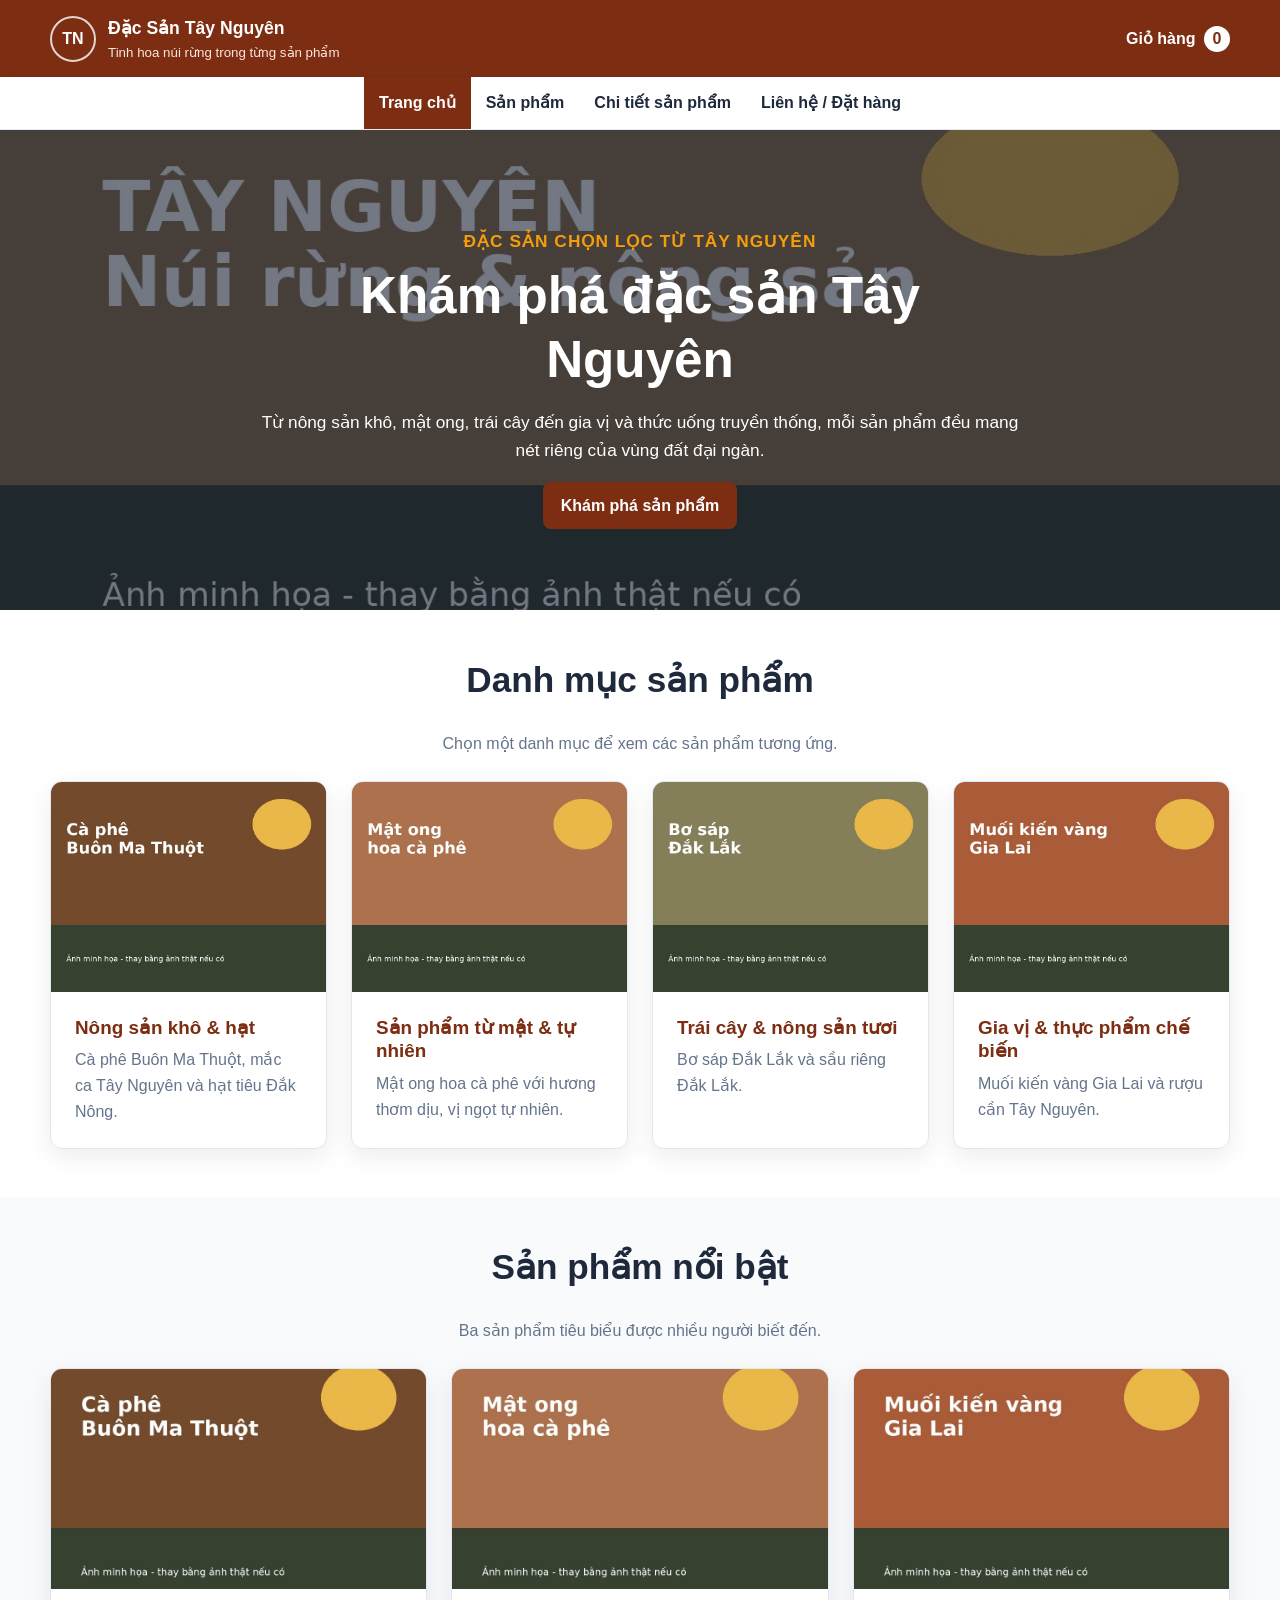
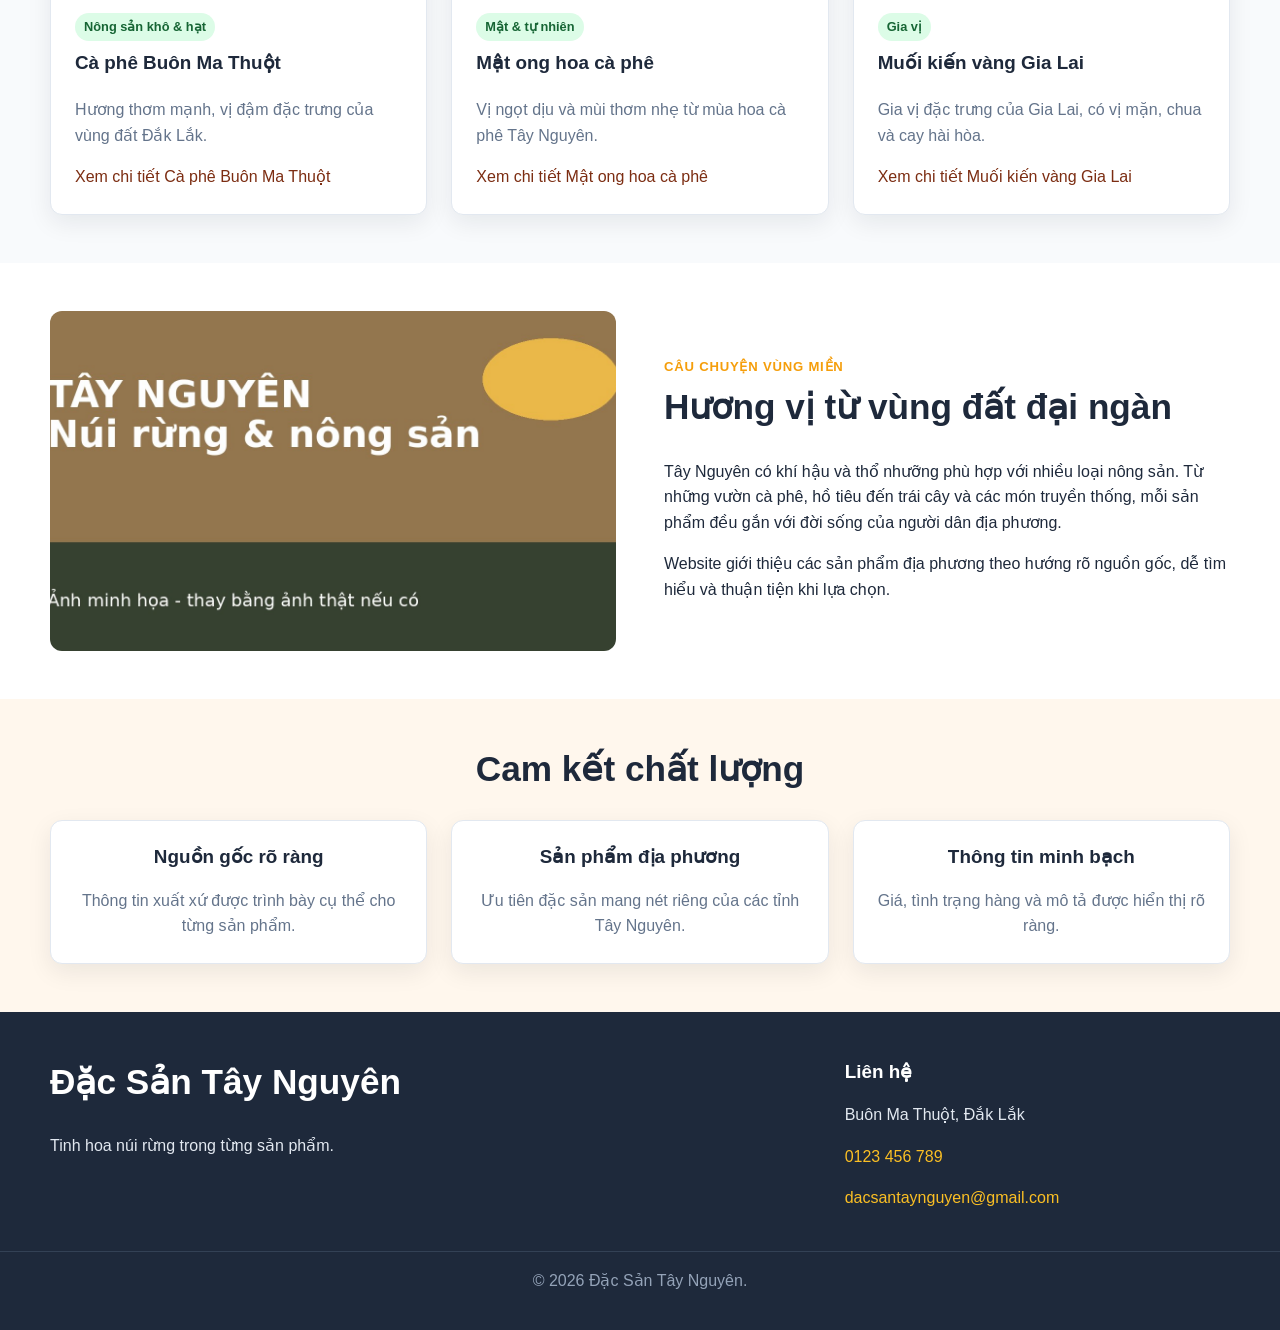
==== index.html @ 28901345 "Hoan thien chuong 2 va chuong 3" ====
<!DOCTYPE html>
<html lang="vi">
<head>
  <meta charset="UTF-8">
  <meta name="viewport" content="width=device-width, initial-scale=1.0">
  <title>Đặc Sản Tây Nguyên - Trang chủ</title>
  <meta name="description" content="Khám phá đặc sản Tây Nguyên: cà phê Buôn Ma Thuột, mắc ca, tiêu Đắk Nông, mật ong hoa cà phê, bơ sáp, sầu riêng, muối kiến vàng và rượu cần.">
  <link rel="stylesheet" href="css/style.css">
</head>
<body>
<header class="site-header">
  <div class="container header-content">
    <a class="brand" href="index.html" aria-label="Đặc Sản Tây Nguyên - Trang chủ">
      <span class="brand-mark" aria-hidden="true">TN</span>
      <span><strong>Đặc Sản Tây Nguyên</strong><small>Tinh hoa núi rừng trong từng sản phẩm</small></span>
    </a>
    <a class="cart-link" href="contact.html#order-form">Giỏ hàng <span id="cart-count" class="cart-count">0</span></a>
  </div>
</header>
<nav class="main-nav" aria-label="Điều hướng chính">
  <div class="container">
    <ul>
      <li><a href="index.html" aria-current="page">Trang chủ</a></li>
      <li><a href="products.html">Sản phẩm</a></li>
      <li><a href="product-detail.html?id=1">Chi tiết sản phẩm</a></li>
      <li><a href="contact.html">Liên hệ / Đặt hàng</a></li>
    </ul>
  </div>
</nav>
<main>
  <section class="hero">
    <div class="container hero-content">
      <p class="eyebrow">Đặc sản chọn lọc từ Tây Nguyên</p>
      <h1>Khám phá đặc sản Tây Nguyên</h1>
      <p>Từ nông sản khô, mật ong, trái cây đến gia vị và thức uống truyền thống, mỗi sản phẩm đều mang nét riêng của vùng đất đại ngàn.</p>
      <a class="btn" href="products.html">Khám phá sản phẩm</a>
    </div>
  </section>

  <section class="section categories" aria-labelledby="category-title">
    <div class="container">
      <h2 id="category-title">Danh mục sản phẩm</h2>
      <p class="section-description">Chọn một danh mục để xem các sản phẩm tương ứng.</p>
      <div class="category-grid">
        <a class="category-card" href="products.html?category=nong-san-kho">
          <img src="images/ca-phe-buon-ma-thuot.jpg" alt="Nông sản khô và hạt Tây Nguyên">
          <div class="category-content"><h3>Nông sản khô &amp; hạt</h3><p>Cà phê Buôn Ma Thuột, mắc ca Tây Nguyên và hạt tiêu Đắk Nông.</p></div>
        </a>
        <a class="category-card" href="products.html?category=mat-tu-nhien">
          <img src="images/mat-ong-hoa-ca-phe.jpg" alt="Mật ong hoa cà phê Tây Nguyên">
          <div class="category-content"><h3>Sản phẩm từ mật &amp; tự nhiên</h3><p>Mật ong hoa cà phê với hương thơm dịu, vị ngọt tự nhiên.</p></div>
        </a>
        <a class="category-card" href="products.html?category=trai-cay">
          <img src="images/bo-sap-dak-lak.jpg" alt="Trái cây và nông sản tươi Tây Nguyên">
          <div class="category-content"><h3>Trái cây &amp; nông sản tươi</h3><p>Bơ sáp Đắk Lắk và sầu riêng Đắk Lắk.</p></div>
        </a>
        <a class="category-card" href="products.html?category=gia-vi">
          <img src="images/muoi-kien-vang.jpg" alt="Gia vị và thực phẩm chế biến Tây Nguyên">
          <div class="category-content"><h3>Gia vị &amp; thực phẩm chế biến</h3><p>Muối kiến vàng Gia Lai và rượu cần Tây Nguyên.</p></div>
        </a>
      </div>
    </div>
  </section>

  <section class="section featured-products" aria-labelledby="featured-title">
    <div class="container">
      <h2 id="featured-title">Sản phẩm nổi bật</h2>
      <p class="section-description">Ba sản phẩm tiêu biểu được nhiều người biết đến.</p>
      <div class="product-grid featured-grid">
        <article class="product-card"><img src="images/ca-phe-buon-ma-thuot.jpg" alt="Cà phê Buôn Ma Thuột"><div class="product-content"><span class="badge">Nông sản khô &amp; hạt</span><h3>Cà phê Buôn Ma Thuột</h3><p>Hương thơm mạnh, vị đậm đặc trưng của vùng đất Đắk Lắk.</p><a href="product-detail.html?id=1">Xem chi tiết Cà phê Buôn Ma Thuột</a></div></article>
        <article class="product-card"><img src="images/mat-ong-hoa-ca-phe.jpg" alt="Mật ong hoa cà phê"><div class="product-content"><span class="badge">Mật &amp; tự nhiên</span><h3>Mật ong hoa cà phê</h3><p>Vị ngọt dịu và mùi thơm nhẹ từ mùa hoa cà phê Tây Nguyên.</p><a href="product-detail.html?id=4">Xem chi tiết Mật ong hoa cà phê</a></div></article>
        <article class="product-card"><img src="images/muoi-kien-vang.jpg" alt="Muối kiến vàng Gia Lai"><div class="product-content"><span class="badge">Gia vị</span><h3>Muối kiến vàng Gia Lai</h3><p>Gia vị đặc trưng của Gia Lai, có vị mặn, chua và cay hài hòa.</p><a href="product-detail.html?id=7">Xem chi tiết Muối kiến vàng Gia Lai</a></div></article>
      </div>
    </div>
  </section>

  <section class="section story" aria-labelledby="story-title">
    <div class="container story-layout">
      <img src="images/cau-chuyen-tay-nguyen.jpg" alt="Không gian núi rừng và nông sản Tây Nguyên">
      <div><p class="eyebrow">Câu chuyện vùng miền</p><h2 id="story-title">Hương vị từ vùng đất đại ngàn</h2><p>Tây Nguyên có khí hậu và thổ nhưỡng phù hợp với nhiều loại nông sản. Từ những vườn cà phê, hồ tiêu đến trái cây và các món truyền thống, mỗi sản phẩm đều gắn với đời sống của người dân địa phương.</p><p>Website giới thiệu các sản phẩm địa phương theo hướng rõ nguồn gốc, dễ tìm hiểu và thuận tiện khi lựa chọn.</p></div>
    </div>
  </section>

  <section class="section commitment" aria-labelledby="commitment-title">
    <div class="container">
      <h2 id="commitment-title">Cam kết chất lượng</h2>
      <div class="commitment-list">
        <article><h3>Nguồn gốc rõ ràng</h3><p>Thông tin xuất xứ được trình bày cụ thể cho từng sản phẩm.</p></article>
        <article><h3>Sản phẩm địa phương</h3><p>Ưu tiên đặc sản mang nét riêng của các tỉnh Tây Nguyên.</p></article>
        <article><h3>Thông tin minh bạch</h3><p>Giá, tình trạng hàng và mô tả được hiển thị rõ ràng.</p></article>
      </div>
    </div>
  </section>
</main>
<footer class="site-footer">
  <div class="container footer-grid">
    <div><h2>Đặc Sản Tây Nguyên</h2><p>Tinh hoa núi rừng trong từng sản phẩm.</p></div>
    <div><h3>Liên hệ</h3><p>Buôn Ma Thuột, Đắk Lắk</p><p><a href="tel:0123456789">0123 456 789</a></p><p><a href="mailto:dacsantaynguyen@gmail.com">dacsantaynguyen@gmail.com</a></p></div>
  </div>
  <p class="copyright">&copy; 2026 Đặc Sản Tây Nguyên.</p>
</footer>
<script src="js/main.js"></script>
</body>
</html>
---- css/style.css ----
:root {
  --color-primary: #7c2d12;
  --color-secondary: #16a34a;
  --color-background: #f8fafc;
  --color-surface: #ffffff;
  --color-text: #1e293b;
  --color-muted: #64748b;
  --color-border: #e2e8f0;
  --radius-md: 8px;
  --radius-lg: 12px;
  --space-sm: 8px;
  --space-md: 16px;
  --space-lg: 24px;
  --space-xl: 48px;
  --shadow: 0 8px 24px rgba(15, 23, 42, .08);
}
*,*::before,*::after{box-sizing:border-box}
html{scroll-behavior:smooth}
body{margin:0;font-family:Arial,Helvetica,sans-serif;background:var(--color-background);color:var(--color-text);line-height:1.6}
img{display:block;max-width:100%;height:auto}
a{color:var(--color-primary);text-decoration:none}a:hover{text-decoration:underline}
a:focus-visible,button:focus-visible,input:focus-visible,select:focus-visible,textarea:focus-visible{outline:3px solid #f59e0b;outline-offset:3px}
h1,h2,h3{line-height:1.25;margin-top:0}h1{font-size:clamp(2rem,6vw,3.2rem)}h2{font-size:clamp(1.55rem,4vw,2.2rem)}h3{font-size:1.18rem}
.container{width:min(100% - 32px,1180px);margin-inline:auto}.section{padding:var(--space-xl) 0}.section-description{max-width:720px;margin:0 auto var(--space-lg);text-align:center;color:var(--color-muted)}
.site-header{background:var(--color-primary);color:#fff;padding:14px 0}.header-content{display:flex;align-items:center;justify-content:space-between;gap:var(--space-md)}.brand{display:flex;align-items:center;gap:12px;color:#fff}.brand:hover{text-decoration:none}.brand-mark{display:grid;place-items:center;width:46px;height:46px;border:2px solid rgba(255,255,255,.8);border-radius:50%;font-weight:800}.brand strong{display:block;font-size:1.1rem}.brand small{display:block;color:#fde7dc}.cart-link{white-space:nowrap;color:#fff;font-weight:700}.cart-count{display:inline-grid;place-items:center;min-width:26px;height:26px;padding:0 7px;margin-left:4px;border-radius:999px;background:#fff;color:var(--color-primary)}
.main-nav{background:#fff;border-bottom:1px solid var(--color-border);box-shadow:0 2px 10px rgba(15,23,42,.05)}.main-nav ul{list-style:none;margin:0;padding:0;display:flex;flex-direction:column}.main-nav a{display:block;padding:13px 15px;text-align:center;color:var(--color-text);font-weight:700;transition:background-color .2s ease,color .2s ease}.main-nav a:hover,.main-nav a[aria-current="page"]{background:var(--color-primary);color:#fff;text-decoration:none}
.hero{min-height:480px;display:flex;align-items:center;background:linear-gradient(rgba(15,23,42,.58),rgba(15,23,42,.58)),url("../images/cau-chuyen-tay-nguyen.jpg") center/cover no-repeat;color:#fff}.hero-content{max-width:760px;text-align:center;padding:var(--space-xl) 0;animation:heroFade .7s ease-out}.hero h1{color:#fff;margin-bottom:var(--space-md)}.hero p{font-size:1.08rem}.eyebrow{margin-bottom:8px;color:#f59e0b;font-weight:800;text-transform:uppercase;letter-spacing:.06em;font-size:.82rem}
.btn,button{display:inline-flex;align-items:center;justify-content:center;border:0;border-radius:var(--radius-md);padding:11px 18px;background:var(--color-primary);color:#fff;font:inherit;font-weight:700;cursor:pointer;transition:background-color .2s ease,transform .2s ease,box-shadow .2s ease}.btn:hover,button:hover{background:#5f210d;color:#fff;text-decoration:none;transform:translateY(-2px);box-shadow:0 8px 16px rgba(0,0,0,.14)}.btn-secondary{background:var(--color-secondary)}.btn-secondary:hover{background:#15803d}.btn-small{padding:9px 12px;font-size:.92rem}button:disabled{opacity:.55;cursor:not-allowed;transform:none}
.categories,.story{background:#fff}.category-grid,.product-grid,.commitment-list{display:grid;grid-template-columns:1fr;gap:var(--space-lg)}.category-card,.product-card,.commitment-list article,.contact-form,.contact-info,.order-form{background:var(--color-surface);border:1px solid var(--color-border);border-radius:var(--radius-lg);box-shadow:var(--shadow)}.category-card,.product-card{overflow:hidden;transition:transform .22s ease,box-shadow .22s ease,border-color .22s ease}.category-card:hover,.category-card:focus-visible,.product-card:hover,.product-card:focus-within{transform:translateY(-5px);box-shadow:0 14px 30px rgba(15,23,42,.14);border-color:#cbd5e1;text-decoration:none}.category-card img{width:100%;height:210px;object-fit:cover}.category-content{padding:var(--space-lg)}.category-content h3{color:var(--color-primary);margin-bottom:8px}.category-content p{margin:0;color:var(--color-muted)}
.featured-products{background:var(--color-background)}.featured-products h2,.categories h2,.commitment h2{text-align:center}.product-card{display:flex;flex-direction:column}.product-card img{width:100%;height:220px;object-fit:cover}.product-content{display:flex;flex-direction:column;flex:1;padding:var(--space-lg)}.product-content h3{margin:10px 0 6px}.product-content p{color:var(--color-muted)}.product-content .price{color:var(--color-primary);font-size:1.2rem;font-weight:800}.badge{display:inline-block;width:fit-content;padding:4px 9px;border-radius:999px;background:#dcfce7;color:#166534;font-size:.8rem;font-weight:800}.stock{font-size:.92rem}.card-actions{display:flex;flex-wrap:wrap;align-items:center;gap:10px;margin-top:auto}.text-link{font-weight:700}
.story-layout{display:grid;grid-template-columns:1fr;gap:var(--space-xl);align-items:center}.story-layout img{width:100%;height:340px;object-fit:cover;border-radius:var(--radius-lg)}.commitment{background:#fff7ed}.commitment-list article{padding:var(--space-lg);text-align:center}.commitment-list p{margin-bottom:0;color:var(--color-muted)}
.page-heading{margin-bottom:var(--space-lg)}.page-heading h1{margin-bottom:8px}.page-heading p:last-child{color:var(--color-muted);max-width:760px}.products-layout{display:grid;grid-template-columns:1fr;gap:var(--space-lg)}.filters{background:#fff;border:1px solid var(--color-border);border-radius:var(--radius-lg);padding:var(--space-lg);height:fit-content;box-shadow:var(--shadow)}.filters h2{font-size:1.25rem}.empty-message{padding:var(--space-lg);border:1px dashed var(--color-border);border-radius:var(--radius-md);background:#fff;color:var(--color-muted)}
.form-group{display:flex;flex-direction:column;gap:6px;margin-bottom:var(--space-md)}label{font-weight:700}.form-group small{color:var(--color-muted)}input,select,textarea{width:100%;padding:11px 12px;border:1px solid var(--color-border);border-radius:var(--radius-md);background:#fff;color:var(--color-text);font:inherit;transition:border-color .2s ease,box-shadow .2s ease}input:focus,select:focus,textarea:focus{border-color:var(--color-secondary);box-shadow:0 0 0 3px rgba(22,163,74,.14)}textarea{resize:vertical}.form-message{min-height:1.5em;font-weight:700}.form-message.error{color:#b91c1c}.form-message.success{color:#15803d}
.detail-layout{display:grid;grid-template-columns:1fr;gap:var(--space-xl);align-items:start}.detail-image img{width:100%;max-height:540px;object-fit:cover;border-radius:var(--radius-lg);box-shadow:var(--shadow)}.detail-info{background:#fff;border:1px solid var(--color-border);border-radius:var(--radius-lg);padding:var(--space-lg);box-shadow:var(--shadow)}.detail-info h1{font-size:clamp(2rem,5vw,3rem);margin:10px 0}.detail-description{color:var(--color-muted)}.detail-price{font-size:1.55rem}.product-specs{margin:var(--space-lg) 0}.product-specs div{display:grid;grid-template-columns:120px 1fr;gap:12px;padding:10px 0;border-bottom:1px solid var(--color-border)}.product-specs dt{font-weight:800}.product-specs dd{margin:0}.action-group{display:flex;flex-wrap:wrap;gap:10px}.related-section{padding-top:var(--space-xl)}
.contact-heading{text-align:center;background:#fff7ed}.contact-heading p:last-child{max-width:700px;margin:0 auto;color:var(--color-muted)}.contact-layout,.order-layout{display:grid;grid-template-columns:1fr;gap:var(--space-xl);align-items:start}.contact-form,.contact-info,.order-form{padding:var(--space-lg)}.contact-info p{color:var(--color-muted)}.order-section{background:#fff}.cart-summary ul{list-style:none;margin:0;padding:0}.cart-summary li{display:flex;justify-content:space-between;gap:12px;padding:10px 0;border-bottom:1px solid var(--color-border)}.cart-total{font-size:1.1rem;text-align:right}
.site-footer{background:#1e293b;color:#e2e8f0;padding:var(--space-xl) 0 20px}.site-footer h2,.site-footer h3{color:#fff}.site-footer a{color:#fbbf24}.footer-grid{display:grid;grid-template-columns:1fr;gap:var(--space-lg)}.copyright{text-align:center;margin-top:var(--space-lg);padding-top:var(--space-md);border-top:1px solid #334155;color:#94a3b8}.toast{position:fixed;right:18px;bottom:18px;max-width:min(360px,calc(100% - 36px));padding:12px 16px;border-radius:var(--radius-md);background:#1e293b;color:#fff;box-shadow:var(--shadow);opacity:0;transform:translateY(12px);pointer-events:none;transition:opacity .2s ease,transform .2s ease}.toast.show{opacity:1;transform:translateY(0)}.visually-hidden{position:absolute!important;width:1px!important;height:1px!important;padding:0!important;margin:-1px!important;overflow:hidden!important;clip:rect(0,0,0,0)!important;white-space:nowrap!important;border:0!important}
@keyframes heroFade{from{opacity:0;transform:translateY(18px)}to{opacity:1;transform:translateY(0)}}
@media (min-width:600px){.main-nav ul{flex-direction:row;justify-content:center}.category-grid,.product-grid{grid-template-columns:repeat(2,1fr)}.commitment-list{grid-template-columns:repeat(3,1fr)}.footer-grid{grid-template-columns:2fr 1fr}}
@media (min-width:900px){.category-grid{grid-template-columns:repeat(4,1fr)}.featured-grid{grid-template-columns:repeat(3,1fr)}.product-grid{grid-template-columns:repeat(3,1fr)}.products-layout{grid-template-columns:260px 1fr;gap:var(--space-xl)}.detail-layout{grid-template-columns:1.05fr .95fr}.story-layout{grid-template-columns:1fr 1fr}.contact-layout{grid-template-columns:2fr 1fr}.order-layout{grid-template-columns:1fr 1.1fr}.related-grid{grid-template-columns:repeat(3,1fr)}}
@media (prefers-reduced-motion:reduce){html{scroll-behavior:auto}*,*::before,*::after{animation-duration:.01ms!important;animation-iteration-count:1!important;transition-duration:.01ms!important}}
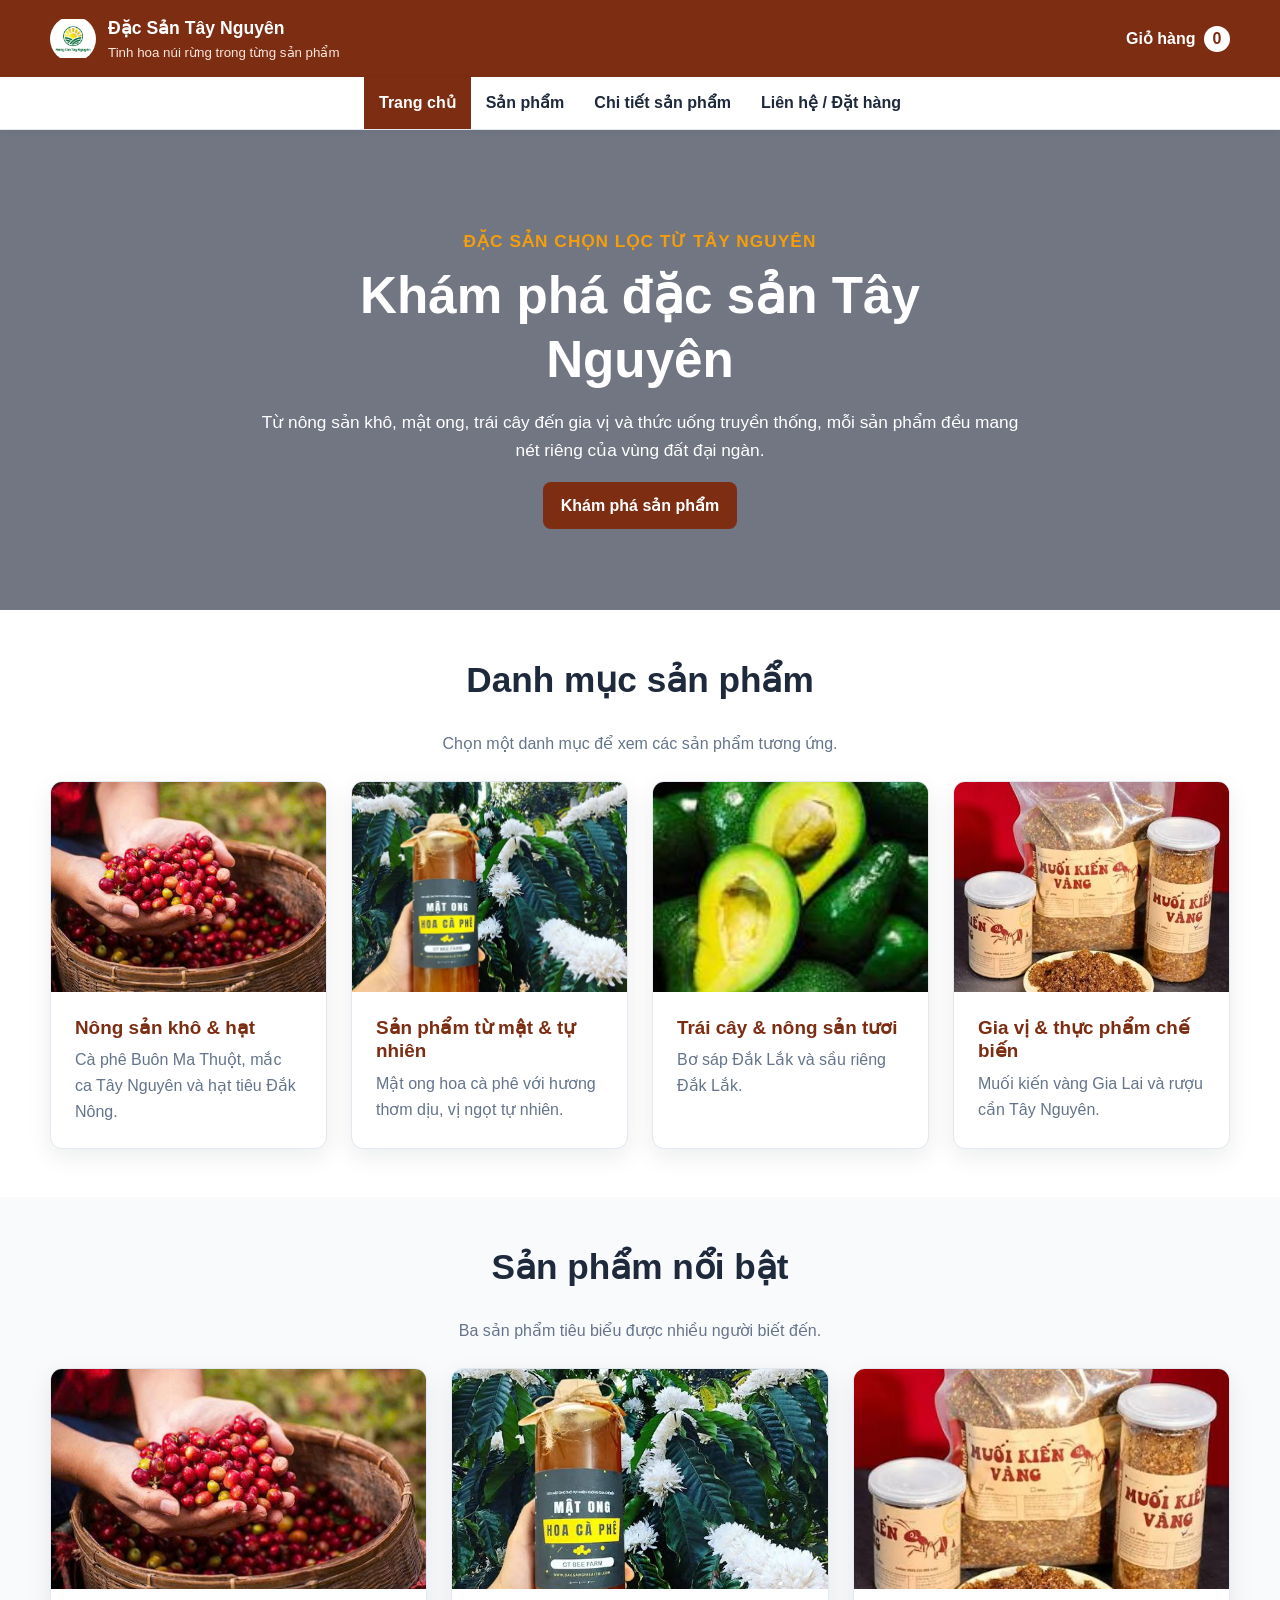
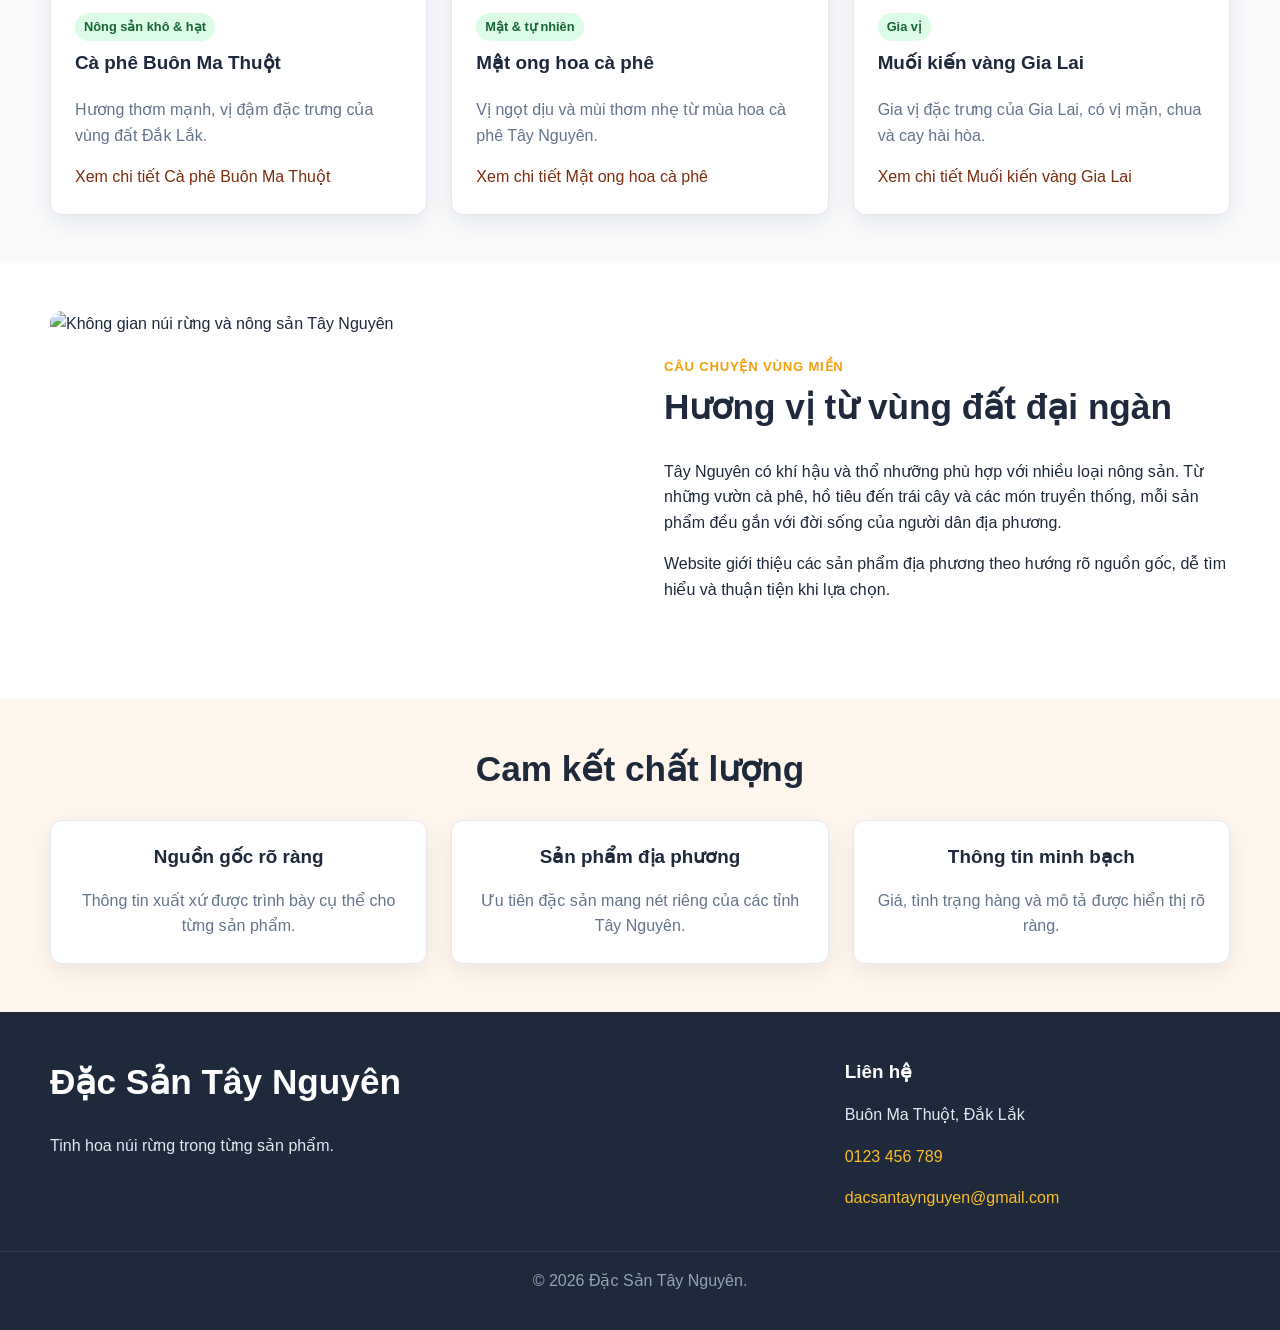
==== commit c238b7bb: "update logo" ====
--- a/index.html
+++ b/index.html
@@ -5,100 +5,208 @@
   <meta name="viewport" content="width=device-width, initial-scale=1.0">
   <title>Đặc Sản Tây Nguyên - Trang chủ</title>
   <meta name="description" content="Khám phá đặc sản Tây Nguyên: cà phê Buôn Ma Thuột, mắc ca, tiêu Đắk Nông, mật ong hoa cà phê, bơ sáp, sầu riêng, muối kiến vàng và rượu cần.">
+  
+  <!-- Tập tin định kiểu CSS -->
   <link rel="stylesheet" href="css/style.css">
 </head>
 <body>
-<header class="site-header">
-  <div class="container header-content">
-    <a class="brand" href="index.html" aria-label="Đặc Sản Tây Nguyên - Trang chủ">
-      <span class="brand-mark" aria-hidden="true">TN</span>
-      <span><strong>Đặc Sản Tây Nguyên</strong><small>Tinh hoa núi rừng trong từng sản phẩm</small></span>
-    </a>
-    <a class="cart-link" href="contact.html#order-form">Giỏ hàng <span id="cart-count" class="cart-count">0</span></a>
-  </div>
-</header>
-<nav class="main-nav" aria-label="Điều hướng chính">
-  <div class="container">
-    <ul>
-      <li><a href="index.html" aria-current="page">Trang chủ</a></li>
-      <li><a href="products.html">Sản phẩm</a></li>
-      <li><a href="product-detail.html?id=1">Chi tiết sản phẩm</a></li>
-      <li><a href="contact.html">Liên hệ / Đặt hàng</a></li>
-    </ul>
-  </div>
-</nav>
-<main>
-  <section class="hero">
-    <div class="container hero-content">
-      <p class="eyebrow">Đặc sản chọn lọc từ Tây Nguyên</p>
-      <h1>Khám phá đặc sản Tây Nguyên</h1>
-      <p>Từ nông sản khô, mật ong, trái cây đến gia vị và thức uống truyền thống, mỗi sản phẩm đều mang nét riêng của vùng đất đại ngàn.</p>
-      <a class="btn" href="products.html">Khám phá sản phẩm</a>
+
+  <!-- ========================================================================
+       1. ĐẦU TRANG (HEADER)
+       ======================================================================== -->
+  <header class="site-header">
+    <div class="container header-content">
+      <!-- Logo & Tên thương hiệu -->
+      <a class="brand" href="index.html" aria-label="Đặc Sản Tây Nguyên - Trang chủ">
+        <img src="images/logo-tay-nguyen.png" alt="Logo Đặc Sản Tây Nguyên" class="brand-logo">
+        <span>
+          <strong>Đặc Sản Tây Nguyên</strong>
+          <small>Tinh hoa núi rừng trong từng sản phẩm</small>
+        </span>
+      </a>
+
+      <!-- Giỏ hàng nhanh -->
+      <a class="cart-link" href="contact.html#order-form">
+        Giỏ hàng <span id="cart-count" class="cart-count">0</span>
+      </a>
     </div>
-  </section>
-
-  <section class="section categories" aria-labelledby="category-title">
+  </header>
+
+  <!-- ========================================================================
+       2. THANH ĐIỀU HƯỚNG CHÍNH (NAVIGATION)
+       ======================================================================== -->
+  <nav class="main-nav" aria-label="Điều hướng chính">
     <div class="container">
-      <h2 id="category-title">Danh mục sản phẩm</h2>
-      <p class="section-description">Chọn một danh mục để xem các sản phẩm tương ứng.</p>
-      <div class="category-grid">
-        <a class="category-card" href="products.html?category=nong-san-kho">
-          <img src="images/ca-phe-buon-ma-thuot.jpg" alt="Nông sản khô và hạt Tây Nguyên">
-          <div class="category-content"><h3>Nông sản khô &amp; hạt</h3><p>Cà phê Buôn Ma Thuột, mắc ca Tây Nguyên và hạt tiêu Đắk Nông.</p></div>
-        </a>
-        <a class="category-card" href="products.html?category=mat-tu-nhien">
-          <img src="images/mat-ong-hoa-ca-phe.jpg" alt="Mật ong hoa cà phê Tây Nguyên">
-          <div class="category-content"><h3>Sản phẩm từ mật &amp; tự nhiên</h3><p>Mật ong hoa cà phê với hương thơm dịu, vị ngọt tự nhiên.</p></div>
-        </a>
-        <a class="category-card" href="products.html?category=trai-cay">
-          <img src="images/bo-sap-dak-lak.jpg" alt="Trái cây và nông sản tươi Tây Nguyên">
-          <div class="category-content"><h3>Trái cây &amp; nông sản tươi</h3><p>Bơ sáp Đắk Lắk và sầu riêng Đắk Lắk.</p></div>
-        </a>
-        <a class="category-card" href="products.html?category=gia-vi">
-          <img src="images/muoi-kien-vang.jpg" alt="Gia vị và thực phẩm chế biến Tây Nguyên">
-          <div class="category-content"><h3>Gia vị &amp; thực phẩm chế biến</h3><p>Muối kiến vàng Gia Lai và rượu cần Tây Nguyên.</p></div>
-        </a>
-      </div>
+      <ul>
+        <li><a href="index.html" aria-current="page">Trang chủ</a></li>
+        <li><a href="products.html">Sản phẩm</a></li>
+        <li><a href="product-detail.html?id=1">Chi tiết sản phẩm</a></li>
+        <li><a href="contact.html">Liên hệ / Đặt hàng</a></li>
+      </ul>
     </div>
-  </section>
-
-  <section class="section featured-products" aria-labelledby="featured-title">
-    <div class="container">
-      <h2 id="featured-title">Sản phẩm nổi bật</h2>
-      <p class="section-description">Ba sản phẩm tiêu biểu được nhiều người biết đến.</p>
-      <div class="product-grid featured-grid">
-        <article class="product-card"><img src="images/ca-phe-buon-ma-thuot.jpg" alt="Cà phê Buôn Ma Thuột"><div class="product-content"><span class="badge">Nông sản khô &amp; hạt</span><h3>Cà phê Buôn Ma Thuột</h3><p>Hương thơm mạnh, vị đậm đặc trưng của vùng đất Đắk Lắk.</p><a href="product-detail.html?id=1">Xem chi tiết Cà phê Buôn Ma Thuột</a></div></article>
-        <article class="product-card"><img src="images/mat-ong-hoa-ca-phe.jpg" alt="Mật ong hoa cà phê"><div class="product-content"><span class="badge">Mật &amp; tự nhiên</span><h3>Mật ong hoa cà phê</h3><p>Vị ngọt dịu và mùi thơm nhẹ từ mùa hoa cà phê Tây Nguyên.</p><a href="product-detail.html?id=4">Xem chi tiết Mật ong hoa cà phê</a></div></article>
-        <article class="product-card"><img src="images/muoi-kien-vang.jpg" alt="Muối kiến vàng Gia Lai"><div class="product-content"><span class="badge">Gia vị</span><h3>Muối kiến vàng Gia Lai</h3><p>Gia vị đặc trưng của Gia Lai, có vị mặn, chua và cay hài hòa.</p><a href="product-detail.html?id=7">Xem chi tiết Muối kiến vàng Gia Lai</a></div></article>
+  </nav>
+
+  <!-- ========================================================================
+       3. NỘI DUNG CHÍNH (MAIN CONTENT)
+       ======================================================================== -->
+  <main>
+    <!-- Khối Banner chính (Hero Section) -->
+    <section class="hero">
+      <div class="container hero-content">
+        <p class="eyebrow">Đặc sản chọn lọc từ Tây Nguyên</p>
+        <h1>Khám phá đặc sản Tây Nguyên</h1>
+        <p>Từ nông sản khô, mật ong, trái cây đến gia vị và thức uống truyền thống, mỗi sản phẩm đều mang nét riêng của vùng đất đại ngàn.</p>
+        <a class="btn" href="products.html">Khám phá sản phẩm</a>
+      </div>
+    </section>
+
+    <!-- Khối Danh mục sản phẩm (Categories) -->
+    <section class="section categories" aria-labelledby="category-title">
+      <div class="container">
+        <h2 id="category-title">Danh mục sản phẩm</h2>
+        <p class="section-description">Chọn một danh mục để xem các sản phẩm tương ứng.</p>
+        
+        <div class="category-grid">
+          <!-- Danh mục 1: Nông sản khô -->
+          <a class="category-card" href="products.html?category=nong-san-kho">
+            <img src="images/ca-phe-buon-ma-thuot.jpg" alt="Nông sản khô và hạt Tây Nguyên">
+            <div class="category-content">
+              <h3>Nông sản khô &amp; hạt</h3>
+              <p>Cà phê Buôn Ma Thuột, mắc ca Tây Nguyên và hạt tiêu Đắk Nông.</p>
+            </div>
+          </a>
+
+          <!-- Danh mục 2: Mật ong tự nhiên -->
+          <a class="category-card" href="products.html?category=mat-tu-nhien">
+            <img src="images/mat-ong-hoa-ca-phe.jpg" alt="Mật ong hoa cà phê Tây Nguyên">
+            <div class="category-content">
+              <h3>Sản phẩm từ mật &amp; tự nhiên</h3>
+              <p>Mật ong hoa cà phê với hương thơm dịu, vị ngọt tự nhiên.</p>
+            </div>
+          </a>
+
+          <!-- Danh mục 3: Trái cây tươi -->
+          <a class="category-card" href="products.html?category=trai-cay">
+            <img src="images/bo-sap-dak-lak.jpg" alt="Trái cây và nông sản tươi Tây Nguyên">
+            <div class="category-content">
+              <h3>Trái cây &amp; nông sản tươi</h3>
+              <p>Bơ sáp Đắk Lắk và sầu riêng Đắk Lắk.</p>
+            </div>
+          </a>
+
+          <!-- Danh mục 4: Gia vị chế biến -->
+          <a class="category-card" href="products.html?category=gia-vi">
+            <img src="images/muoi-kien-vang.jpg" alt="Gia vị và thực phẩm chế biến Tây Nguyên">
+            <div class="category-content">
+              <h3>Gia vị &amp; thực phẩm chế biến</h3>
+              <p>Muối kiến vàng Gia Lai và rượu cần Tây Nguyên.</p>
+            </div>
+          </a>
+        </div>
+      </div>
+    </section>
+
+    <!-- Khối Sản phẩm nổi bật (Featured Products) -->
+    <section class="section featured-products" aria-labelledby="featured-title">
+      <div class="container">
+        <h2 id="featured-title">Sản phẩm nổi bật</h2>
+        <p class="section-description">Ba sản phẩm tiêu biểu được nhiều người biết đến.</p>
+        
+        <div class="product-grid featured-grid">
+          <!-- Sản phẩm nổi bật 1 -->
+          <article class="product-card">
+            <img src="images/ca-phe-buon-ma-thuot.jpg" alt="Cà phê Buôn Ma Thuột">
+            <div class="product-content">
+              <span class="badge">Nông sản khô &amp; hạt</span>
+              <h3>Cà phê Buôn Ma Thuột</h3>
+              <p>Hương thơm mạnh, vị đậm đặc trưng của vùng đất Đắk Lắk.</p>
+              <a href="product-detail.html?id=1">Xem chi tiết Cà phê Buôn Ma Thuột</a>
+            </div>
+          </article>
+
+          <!-- Sản phẩm nổi bật 2 -->
+          <article class="product-card">
+            <img src="images/mat-ong-hoa-ca-phe.jpg" alt="Mật ong hoa cà phê">
+            <div class="product-content">
+              <span class="badge">Mật &amp; tự nhiên</span>
+              <h3>Mật ong hoa cà phê</h3>
+              <p>Vị ngọt dịu và mùi thơm nhẹ từ mùa hoa cà phê Tây Nguyên.</p>
+              <a href="product-detail.html?id=4">Xem chi tiết Mật ong hoa cà phê</a>
+            </div>
+          </article>
+
+          <!-- Sản phẩm nổi bật 3 -->
+          <article class="product-card">
+            <img src="images/muoi-kien-vang.jpg" alt="Muối kiến vàng Gia Lai">
+            <div class="product-content">
+              <span class="badge">Gia vị</span>
+              <h3>Muối kiến vàng Gia Lai</h3>
+              <p>Gia vị đặc trưng của Gia Lai, có vị mặn, chua và cay hài hòa.</p>
+              <a href="product-detail.html?id=7">Xem chi tiết Muối kiến vàng Gia Lai</a>
+            </div>
+          </article>
+        </div>
+      </div>
+    </section>
+
+    <!-- Khối Câu chuyện vùng miền (Brand Story) -->
+    <section class="section story" aria-labelledby="story-title">
+      <div class="container story-layout">
+        <img src="images/cau-chuyen-tay-nguyen.jpg" alt="Không gian núi rừng và nông sản Tây Nguyên">
+        <div>
+          <p class="eyebrow">Câu chuyện vùng miền</p>
+          <h2 id="story-title">Hương vị từ vùng đất đại ngàn</h2>
+          <p>Tây Nguyên có khí hậu và thổ nhưỡng phù hợp với nhiều loại nông sản. Từ những vườn cà phê, hồ tiêu đến trái cây và các món truyền thống, mỗi sản phẩm đều gắn với đời sống của người dân địa phương.</p>
+          <p>Website giới thiệu các sản phẩm địa phương theo hướng rõ nguồn gốc, dễ tìm hiểu và thuận tiện khi lựa chọn.</p>
+        </div>
+      </div>
+    </section>
+
+    <!-- Khối Cam kết chất lượng (Commitments) -->
+    <section class="section commitment" aria-labelledby="commitment-title">
+      <div class="container">
+        <h2 id="commitment-title">Cam kết chất lượng</h2>
+        <div class="commitment-list">
+          <article>
+            <h3>Nguồn gốc rõ ràng</h3>
+            <p>Thông tin xuất xứ được trình bày cụ thể cho từng sản phẩm.</p>
+          </article>
+          <article>
+            <h3>Sản phẩm địa phương</h3>
+            <p>Ưu tiên đặc sản mang nét riêng của các tỉnh Tây Nguyên.</p>
+          </article>
+          <article>
+            <h3>Thông tin minh bạch</h3>
+            <p>Giá, tình trạng hàng và mô tả được hiển thị rõ ràng.</p>
+          </article>
+        </div>
+      </div>
+    </section>
+  </main>
+
+  <!-- ========================================================================
+       4. CHÂN TRANG (FOOTER)
+       ======================================================================== -->
+  <footer class="site-footer">
+    <div class="container footer-grid">
+      <div>
+        <h2>Đặc Sản Tây Nguyên</h2>
+        <p>Tinh hoa núi rừng trong từng sản phẩm.</p>
+      </div>
+
+      <div>
+        <h3>Liên hệ</h3>
+        <p>Buôn Ma Thuột, Đắk Lắk</p>
+        <p><a href="tel:0123456789">0123 456 789</a></p>
+        <p><a href="mailto:dacsantaynguyen@gmail.com">dacsantaynguyen@gmail.com</a></p>
       </div>
     </div>
-  </section>
-
-  <section class="section story" aria-labelledby="story-title">
-    <div class="container story-layout">
-      <img src="images/cau-chuyen-tay-nguyen.jpg" alt="Không gian núi rừng và nông sản Tây Nguyên">
-      <div><p class="eyebrow">Câu chuyện vùng miền</p><h2 id="story-title">Hương vị từ vùng đất đại ngàn</h2><p>Tây Nguyên có khí hậu và thổ nhưỡng phù hợp với nhiều loại nông sản. Từ những vườn cà phê, hồ tiêu đến trái cây và các món truyền thống, mỗi sản phẩm đều gắn với đời sống của người dân địa phương.</p><p>Website giới thiệu các sản phẩm địa phương theo hướng rõ nguồn gốc, dễ tìm hiểu và thuận tiện khi lựa chọn.</p></div>
-    </div>
-  </section>
-
-  <section class="section commitment" aria-labelledby="commitment-title">
-    <div class="container">
-      <h2 id="commitment-title">Cam kết chất lượng</h2>
-      <div class="commitment-list">
-        <article><h3>Nguồn gốc rõ ràng</h3><p>Thông tin xuất xứ được trình bày cụ thể cho từng sản phẩm.</p></article>
-        <article><h3>Sản phẩm địa phương</h3><p>Ưu tiên đặc sản mang nét riêng của các tỉnh Tây Nguyên.</p></article>
-        <article><h3>Thông tin minh bạch</h3><p>Giá, tình trạng hàng và mô tả được hiển thị rõ ràng.</p></article>
-      </div>
-    </div>
-  </section>
-</main>
-<footer class="site-footer">
-  <div class="container footer-grid">
-    <div><h2>Đặc Sản Tây Nguyên</h2><p>Tinh hoa núi rừng trong từng sản phẩm.</p></div>
-    <div><h3>Liên hệ</h3><p>Buôn Ma Thuột, Đắk Lắk</p><p><a href="tel:0123456789">0123 456 789</a></p><p><a href="mailto:dacsantaynguyen@gmail.com">dacsantaynguyen@gmail.com</a></p></div>
-  </div>
-  <p class="copyright">&copy; 2026 Đặc Sản Tây Nguyên.</p>
-</footer>
-<script src="js/main.js"></script>
+    <p class="copyright">&copy; 2026 Đặc Sản Tây Nguyên.</p>
+  </footer>
+
+  <!-- ========================================================================
+       5. SCRIPTS
+       ======================================================================== -->
+  <script src="js/main.js"></script>
 </body>
-</html>
+</html>
--- a/css/style.css
+++ b/css/style.css
@@ -1,40 +1,844 @@
+/* ==========================================================================
+   1. KHỞI TẠO BIẾN TOÀN CỤC (CSS VARIABLES)
+   ========================================================================== */
 :root {
-  --color-primary: #7c2d12;
-  --color-secondary: #16a34a;
-  --color-background: #f8fafc;
-  --color-surface: #ffffff;
-  --color-text: #1e293b;
-  --color-muted: #64748b;
-  --color-border: #e2e8f0;
-  --radius-md: 8px;
-  --radius-lg: 12px;
+  /* Bảng màu chủ đạo */
+  --color-primary: #7c2d12;     /* Màu chính (nâu đất/cà phê) */
+  --color-secondary: #16a34a;   /* Màu phụ (xanh lá cây) */
+  --color-background: #f8fafc;  /* Màu nền trang */
+  --color-surface: #ffffff;     /* Màu nền thẻ/khối nội dung */
+  --color-text: #1e293b;        /* Màu chữ chính */
+  --color-muted: #64748b;       /* Màu chữ phụ/mờ */
+  --color-border: #e2e8f0;      /* Màu đường viền */
+
+  /* Bo góc */
+  --radius-md: 8px;             /* Bo góc vừa */
+  --radius-lg: 12px;            /* Bo góc lớn */
+
+  /* Khoảng cách (Spacing) */
   --space-sm: 8px;
   --space-md: 16px;
   --space-lg: 24px;
   --space-xl: 48px;
-  --shadow: 0 8px 24px rgba(15, 23, 42, .08);
-}
-*,*::before,*::after{box-sizing:border-box}
-html{scroll-behavior:smooth}
-body{margin:0;font-family:Arial,Helvetica,sans-serif;background:var(--color-background);color:var(--color-text);line-height:1.6}
-img{display:block;max-width:100%;height:auto}
-a{color:var(--color-primary);text-decoration:none}a:hover{text-decoration:underline}
-a:focus-visible,button:focus-visible,input:focus-visible,select:focus-visible,textarea:focus-visible{outline:3px solid #f59e0b;outline-offset:3px}
-h1,h2,h3{line-height:1.25;margin-top:0}h1{font-size:clamp(2rem,6vw,3.2rem)}h2{font-size:clamp(1.55rem,4vw,2.2rem)}h3{font-size:1.18rem}
-.container{width:min(100% - 32px,1180px);margin-inline:auto}.section{padding:var(--space-xl) 0}.section-description{max-width:720px;margin:0 auto var(--space-lg);text-align:center;color:var(--color-muted)}
-.site-header{background:var(--color-primary);color:#fff;padding:14px 0}.header-content{display:flex;align-items:center;justify-content:space-between;gap:var(--space-md)}.brand{display:flex;align-items:center;gap:12px;color:#fff}.brand:hover{text-decoration:none}.brand-mark{display:grid;place-items:center;width:46px;height:46px;border:2px solid rgba(255,255,255,.8);border-radius:50%;font-weight:800}.brand strong{display:block;font-size:1.1rem}.brand small{display:block;color:#fde7dc}.cart-link{white-space:nowrap;color:#fff;font-weight:700}.cart-count{display:inline-grid;place-items:center;min-width:26px;height:26px;padding:0 7px;margin-left:4px;border-radius:999px;background:#fff;color:var(--color-primary)}
-.main-nav{background:#fff;border-bottom:1px solid var(--color-border);box-shadow:0 2px 10px rgba(15,23,42,.05)}.main-nav ul{list-style:none;margin:0;padding:0;display:flex;flex-direction:column}.main-nav a{display:block;padding:13px 15px;text-align:center;color:var(--color-text);font-weight:700;transition:background-color .2s ease,color .2s ease}.main-nav a:hover,.main-nav a[aria-current="page"]{background:var(--color-primary);color:#fff;text-decoration:none}
-.hero{min-height:480px;display:flex;align-items:center;background:linear-gradient(rgba(15,23,42,.58),rgba(15,23,42,.58)),url("../images/cau-chuyen-tay-nguyen.jpg") center/cover no-repeat;color:#fff}.hero-content{max-width:760px;text-align:center;padding:var(--space-xl) 0;animation:heroFade .7s ease-out}.hero h1{color:#fff;margin-bottom:var(--space-md)}.hero p{font-size:1.08rem}.eyebrow{margin-bottom:8px;color:#f59e0b;font-weight:800;text-transform:uppercase;letter-spacing:.06em;font-size:.82rem}
-.btn,button{display:inline-flex;align-items:center;justify-content:center;border:0;border-radius:var(--radius-md);padding:11px 18px;background:var(--color-primary);color:#fff;font:inherit;font-weight:700;cursor:pointer;transition:background-color .2s ease,transform .2s ease,box-shadow .2s ease}.btn:hover,button:hover{background:#5f210d;color:#fff;text-decoration:none;transform:translateY(-2px);box-shadow:0 8px 16px rgba(0,0,0,.14)}.btn-secondary{background:var(--color-secondary)}.btn-secondary:hover{background:#15803d}.btn-small{padding:9px 12px;font-size:.92rem}button:disabled{opacity:.55;cursor:not-allowed;transform:none}
-.categories,.story{background:#fff}.category-grid,.product-grid,.commitment-list{display:grid;grid-template-columns:1fr;gap:var(--space-lg)}.category-card,.product-card,.commitment-list article,.contact-form,.contact-info,.order-form{background:var(--color-surface);border:1px solid var(--color-border);border-radius:var(--radius-lg);box-shadow:var(--shadow)}.category-card,.product-card{overflow:hidden;transition:transform .22s ease,box-shadow .22s ease,border-color .22s ease}.category-card:hover,.category-card:focus-visible,.product-card:hover,.product-card:focus-within{transform:translateY(-5px);box-shadow:0 14px 30px rgba(15,23,42,.14);border-color:#cbd5e1;text-decoration:none}.category-card img{width:100%;height:210px;object-fit:cover}.category-content{padding:var(--space-lg)}.category-content h3{color:var(--color-primary);margin-bottom:8px}.category-content p{margin:0;color:var(--color-muted)}
-.featured-products{background:var(--color-background)}.featured-products h2,.categories h2,.commitment h2{text-align:center}.product-card{display:flex;flex-direction:column}.product-card img{width:100%;height:220px;object-fit:cover}.product-content{display:flex;flex-direction:column;flex:1;padding:var(--space-lg)}.product-content h3{margin:10px 0 6px}.product-content p{color:var(--color-muted)}.product-content .price{color:var(--color-primary);font-size:1.2rem;font-weight:800}.badge{display:inline-block;width:fit-content;padding:4px 9px;border-radius:999px;background:#dcfce7;color:#166534;font-size:.8rem;font-weight:800}.stock{font-size:.92rem}.card-actions{display:flex;flex-wrap:wrap;align-items:center;gap:10px;margin-top:auto}.text-link{font-weight:700}
-.story-layout{display:grid;grid-template-columns:1fr;gap:var(--space-xl);align-items:center}.story-layout img{width:100%;height:340px;object-fit:cover;border-radius:var(--radius-lg)}.commitment{background:#fff7ed}.commitment-list article{padding:var(--space-lg);text-align:center}.commitment-list p{margin-bottom:0;color:var(--color-muted)}
-.page-heading{margin-bottom:var(--space-lg)}.page-heading h1{margin-bottom:8px}.page-heading p:last-child{color:var(--color-muted);max-width:760px}.products-layout{display:grid;grid-template-columns:1fr;gap:var(--space-lg)}.filters{background:#fff;border:1px solid var(--color-border);border-radius:var(--radius-lg);padding:var(--space-lg);height:fit-content;box-shadow:var(--shadow)}.filters h2{font-size:1.25rem}.empty-message{padding:var(--space-lg);border:1px dashed var(--color-border);border-radius:var(--radius-md);background:#fff;color:var(--color-muted)}
-.form-group{display:flex;flex-direction:column;gap:6px;margin-bottom:var(--space-md)}label{font-weight:700}.form-group small{color:var(--color-muted)}input,select,textarea{width:100%;padding:11px 12px;border:1px solid var(--color-border);border-radius:var(--radius-md);background:#fff;color:var(--color-text);font:inherit;transition:border-color .2s ease,box-shadow .2s ease}input:focus,select:focus,textarea:focus{border-color:var(--color-secondary);box-shadow:0 0 0 3px rgba(22,163,74,.14)}textarea{resize:vertical}.form-message{min-height:1.5em;font-weight:700}.form-message.error{color:#b91c1c}.form-message.success{color:#15803d}
-.detail-layout{display:grid;grid-template-columns:1fr;gap:var(--space-xl);align-items:start}.detail-image img{width:100%;max-height:540px;object-fit:cover;border-radius:var(--radius-lg);box-shadow:var(--shadow)}.detail-info{background:#fff;border:1px solid var(--color-border);border-radius:var(--radius-lg);padding:var(--space-lg);box-shadow:var(--shadow)}.detail-info h1{font-size:clamp(2rem,5vw,3rem);margin:10px 0}.detail-description{color:var(--color-muted)}.detail-price{font-size:1.55rem}.product-specs{margin:var(--space-lg) 0}.product-specs div{display:grid;grid-template-columns:120px 1fr;gap:12px;padding:10px 0;border-bottom:1px solid var(--color-border)}.product-specs dt{font-weight:800}.product-specs dd{margin:0}.action-group{display:flex;flex-wrap:wrap;gap:10px}.related-section{padding-top:var(--space-xl)}
-.contact-heading{text-align:center;background:#fff7ed}.contact-heading p:last-child{max-width:700px;margin:0 auto;color:var(--color-muted)}.contact-layout,.order-layout{display:grid;grid-template-columns:1fr;gap:var(--space-xl);align-items:start}.contact-form,.contact-info,.order-form{padding:var(--space-lg)}.contact-info p{color:var(--color-muted)}.order-section{background:#fff}.cart-summary ul{list-style:none;margin:0;padding:0}.cart-summary li{display:flex;justify-content:space-between;gap:12px;padding:10px 0;border-bottom:1px solid var(--color-border)}.cart-total{font-size:1.1rem;text-align:right}
-.site-footer{background:#1e293b;color:#e2e8f0;padding:var(--space-xl) 0 20px}.site-footer h2,.site-footer h3{color:#fff}.site-footer a{color:#fbbf24}.footer-grid{display:grid;grid-template-columns:1fr;gap:var(--space-lg)}.copyright{text-align:center;margin-top:var(--space-lg);padding-top:var(--space-md);border-top:1px solid #334155;color:#94a3b8}.toast{position:fixed;right:18px;bottom:18px;max-width:min(360px,calc(100% - 36px));padding:12px 16px;border-radius:var(--radius-md);background:#1e293b;color:#fff;box-shadow:var(--shadow);opacity:0;transform:translateY(12px);pointer-events:none;transition:opacity .2s ease,transform .2s ease}.toast.show{opacity:1;transform:translateY(0)}.visually-hidden{position:absolute!important;width:1px!important;height:1px!important;padding:0!important;margin:-1px!important;overflow:hidden!important;clip:rect(0,0,0,0)!important;white-space:nowrap!important;border:0!important}
-@keyframes heroFade{from{opacity:0;transform:translateY(18px)}to{opacity:1;transform:translateY(0)}}
-@media (min-width:600px){.main-nav ul{flex-direction:row;justify-content:center}.category-grid,.product-grid{grid-template-columns:repeat(2,1fr)}.commitment-list{grid-template-columns:repeat(3,1fr)}.footer-grid{grid-template-columns:2fr 1fr}}
-@media (min-width:900px){.category-grid{grid-template-columns:repeat(4,1fr)}.featured-grid{grid-template-columns:repeat(3,1fr)}.product-grid{grid-template-columns:repeat(3,1fr)}.products-layout{grid-template-columns:260px 1fr;gap:var(--space-xl)}.detail-layout{grid-template-columns:1.05fr .95fr}.story-layout{grid-template-columns:1fr 1fr}.contact-layout{grid-template-columns:2fr 1fr}.order-layout{grid-template-columns:1fr 1.1fr}.related-grid{grid-template-columns:repeat(3,1fr)}}
-@media (prefers-reduced-motion:reduce){html{scroll-behavior:auto}*,*::before,*::after{animation-duration:.01ms!important;animation-iteration-count:1!important;transition-duration:.01ms!important}}
+
+  /* Hiệu ứng đổ bóng */
+  --shadow: 0 8px 24px rgba(15, 23, 42, 0.08);
+}
+
+/* ==========================================================================
+   2. THIẾT LẬP CƠ BẢN & RESET CSS
+   ========================================================================== */
+*,
+*::before,
+*::after {
+  box-sizing: border-box;
+}
+
+html {
+  scroll-behavior: smooth; /* Cuộn trang mượt mà */
+}
+
+body {
+  margin: 0;
+  font-family: Arial, Helvetica, sans-serif;
+  background: var(--color-background);
+  color: var(--color-text);
+  line-height: 1.6;
+}
+
+img {
+  display: block;
+  max-width: 100%;
+  height: auto;
+}
+
+/* Liên kết */
+a {
+  color: var(--color-primary);
+  text-decoration: none;
+}
+
+a:hover {
+  text-decoration: underline;
+}
+
+/* Trạng thái focus cho trợ năng (Accessibility) */
+a:focus-visible,
+button:focus-visible,
+input:focus-visible,
+select:focus-visible,
+textarea:focus-visible {
+  outline: 3px solid #f59e0b;
+  outline-offset: 3px;
+}
+
+/* Tiêu đề */
+h1,
+h2,
+h3 {
+  line-height: 1.25;
+  margin-top: 0;
+}
+
+h1 {
+  font-size: clamp(2rem, 6vw, 3.2rem);
+}
+
+h2 {
+  font-size: clamp(1.55rem, 4vw, 2.2rem);
+}
+
+h3 {
+  font-size: 1.18rem;
+}
+
+/* ==========================================================================
+   3. BỐ CỤC CHUNG & TIỆN ÍCH DÙNG LẠI (UTILITIES)
+   ========================================================================== */
+.container {
+  width: min(100% - 32px, 1180px);
+  margin-inline: auto;
+}
+
+.section {
+  padding: var(--space-xl) 0;
+}
+
+.section-description {
+  max-width: 720px;
+  margin: 0 auto var(--space-lg);
+  text-align: center;
+  color: var(--color-muted);
+}
+
+/* Ẩn phần tử nhưng vẫn đọc được bởi trình đọc màn hình */
+.visually-hidden {
+  position: absolute !important;
+  width: 1px !important;
+  height: 1px !important;
+  padding: 0 !important;
+  margin: -1px !important;
+  overflow: hidden !important;
+  clip: rect(0, 0, 0, 0) !important;
+  white-space: nowrap !important;
+  border: 0 !important;
+}
+
+/* Huy hiệu (Badge) */
+.badge {
+  display: inline-block;
+  width: fit-content;
+  padding: 4px 9px;
+  border-radius: 999px;
+  background: #dcfce7;
+  color: #166534;
+  font-size: 0.8rem;
+  font-weight: 800;
+}
+
+.stock {
+  font-size: 0.92rem;
+}
+
+.text-link {
+  font-weight: 700;
+}
+
+/* ==========================================================================
+   4. NÚT BẤM (BUTTONS)
+   ========================================================================== */
+.btn,
+button {
+  display: inline-flex;
+  align-items: center;
+  justify-content: center;
+  border: 0;
+  border-radius: var(--radius-md);
+  padding: 11px 18px;
+  background: var(--color-primary);
+  color: #fff;
+  font: inherit;
+  font-weight: 700;
+  cursor: pointer;
+  transition: background-color 0.2s ease, transform 0.2s ease, box-shadow 0.2s ease;
+}
+
+.btn:hover,
+button:hover {
+  background: #5f210d;
+  color: #fff;
+  text-decoration: none;
+  transform: translateY(-2px);
+  box-shadow: 0 8px 16px rgba(0, 0, 0, 0.14);
+}
+
+.btn-secondary {
+  background: var(--color-secondary);
+}
+
+.btn-secondary:hover {
+  background: #15803d;
+}
+
+.btn-small {
+  padding: 9px 12px;
+  font-size: 0.92rem;
+}
+
+button:disabled {
+  opacity: 0.55;
+  cursor: not-allowed;
+  transform: none;
+}
+
+/* ==========================================================================
+   5. ĐẦU TRANG & THANH ĐIỀU HƯỚNG (HEADER & NAVIGATION)
+   ========================================================================== */
+.site-header {
+  background: var(--color-primary);
+  color: #fff;
+  padding: 14px 0;
+}
+
+.header-content {
+  display: flex;
+  align-items: center;
+  justify-content: space-between;
+  gap: var(--space-md);
+}
+
+/* Logo & Tên thương hiệu */
+.brand {
+  display: flex;
+  align-items: center;
+  gap: 12px;
+  color: #fff;
+}
+.brand-logo {
+  width: 46px;
+  height: 46px;
+  object-fit: contain;
+  border-radius: 50%;
+  display: block;
+}
+.brand:hover {
+  text-decoration: none;
+}
+
+.brand-mark {
+  display: grid;
+  place-items: center;
+  width: 46px;
+  height: 46px;
+  border: 2px solid rgba(255, 255, 255, 0.8);
+  border-radius: 50%;
+  font-weight: 800;
+}
+
+.brand strong {
+  display: block;
+  font-size: 1.1rem;
+}
+
+.brand small {
+  display: block;
+  color: #fde7dc;
+}
+
+/* Giỏ hàng */
+.cart-link {
+  white-space: nowrap;
+  color: #fff;
+  font-weight: 700;
+}
+
+.cart-count {
+  display: inline-grid;
+  place-items: center;
+  min-width: 26px;
+  height: 26px;
+  padding: 0 7px;
+  margin-left: 4px;
+  border-radius: 999px;
+  background: #fff;
+  color: var(--color-primary);
+}
+
+/* Menu điều hướng chính */
+.main-nav {
+  background: #fff;
+  border-bottom: 1px solid var(--color-border);
+  box-shadow: 0 2px 10px rgba(15, 23, 42, 0.05);
+}
+
+.main-nav ul {
+  list-style: none;
+  margin: 0;
+  padding: 0;
+  display: flex;
+  flex-direction: column;
+}
+
+.main-nav a {
+  display: block;
+  padding: 13px 15px;
+  text-align: center;
+  color: var(--color-text);
+  font-weight: 700;
+  transition: background-color 0.2s ease, color 0.2s ease;
+}
+
+.main-nav a:hover,
+.main-nav a[aria-current="page"] {
+  background: var(--color-primary);
+  color: #fff;
+  text-decoration: none;
+}
+
+/* ==========================================================================
+   6. KHỐI BANNER CHÍNH (HERO SECTION)
+   ========================================================================== */
+.hero {
+  min-height: 480px;
+  display: flex;
+  align-items: center;
+  background: linear-gradient(rgba(15, 23, 42, 0.58), rgba(15, 23, 42, 0.58)),
+              url("../images/cau-chuyen-tay-nguyen.jpg") center/cover no-repeat;
+  color: #fff;
+}
+
+.hero-content {
+  max-width: 760px;
+  text-align: center;
+  padding: var(--space-xl) 0;
+  animation: heroFade 0.7s ease-out;
+}
+
+.hero h1 {
+  color: #fff;
+  margin-bottom: var(--space-md);
+}
+
+.hero p {
+  font-size: 1.08rem;
+}
+
+/* Dòng chữ nhỏ trên tiêu đề chính */
+.eyebrow {
+  margin-bottom: 8px;
+  color: #f59e0b;
+  font-weight: 800;
+  text-transform: uppercase;
+  letter-spacing: 0.06em;
+  font-size: 0.82rem;
+}
+
+/* ==========================================================================
+   7. KHỐI DANH MỤC, SẢN PHẨM & CAM KẾT
+   ========================================================================== */
+.categories,
+.story {
+  background: #fff;
+}
+
+.featured-products {
+  background: var(--color-background);
+}
+
+.featured-products h2,
+.categories h2,
+.commitment h2 {
+  text-align: center;
+}
+
+/* Lưới hiển thị danh sách */
+.category-grid,
+.product-grid,
+.commitment-list {
+  display: grid;
+  grid-template-columns: 1fr;
+  gap: var(--space-lg);
+}
+
+/* Khung viền chung cho các loại thẻ (Card) */
+.category-card,
+.product-card,
+.commitment-list article,
+.contact-form,
+.contact-info,
+.order-form {
+  background: var(--color-surface);
+  border: 1px solid var(--color-border);
+  border-radius: var(--radius-lg);
+  box-shadow: var(--shadow);
+}
+
+.category-card,
+.product-card {
+  overflow: hidden;
+  transition: transform 0.22s ease, box-shadow 0.22s ease, border-color 0.22s ease;
+}
+
+.category-card:hover,
+.category-card:focus-visible,
+.product-card:hover,
+.product-card:focus-within {
+  transform: translateY(-5px);
+  box-shadow: 0 14px 30px rgba(15, 23, 42, 0.14);
+  border-color: #cbd5e1;
+  text-decoration: none;
+}
+
+/* Thẻ danh mục */
+.category-card img {
+  width: 100%;
+  height: 210px;
+  object-fit: cover;
+}
+
+.category-content {
+  padding: var(--space-lg);
+}
+
+.category-content h3 {
+  color: var(--color-primary);
+  margin-bottom: 8px;
+}
+
+.category-content p {
+  margin: 0;
+  color: var(--color-muted);
+}
+
+/* Thẻ sản phẩm */
+.product-card {
+  display: flex;
+  flex-direction: column;
+}
+
+.product-card img {
+  width: 100%;
+  height: 220px;
+  object-fit: cover;
+}
+
+.product-content {
+  display: flex;
+  flex-direction: column;
+  flex: 1;
+  padding: var(--space-lg);
+}
+
+.product-content h3 {
+  margin: 10px 0 6px;
+}
+
+.product-content p {
+  color: var(--color-muted);
+}
+
+.product-content .price {
+  color: var(--color-primary);
+  font-size: 1.2rem;
+  font-weight: 800;
+}
+
+.card-actions {
+  display: flex;
+  flex-wrap: wrap;
+  align-items: center;
+  gap: 10px;
+  margin-top: auto;
+}
+
+/* Câu chuyện & Cam kết */
+.story-layout {
+  display: grid;
+  grid-template-columns: 1fr;
+  gap: var(--space-xl);
+  align-items: center;
+}
+
+.story-layout img {
+  width: 100%;
+  height: 340px;
+  object-fit: cover;
+  border-radius: var(--radius-lg);
+}
+
+.commitment {
+  background: #fff7ed;
+}
+
+.commitment-list article {
+  padding: var(--space-lg);
+  text-align: center;
+}
+
+.commitment-list p {
+  margin-bottom: 0;
+  color: var(--color-muted);
+}
+
+/* ==========================================================================
+   8. TRANG DANH SÁCH SẢN PHẨM & BỘ LỌC
+   ========================================================================== */
+.page-heading {
+  margin-bottom: var(--space-lg);
+}
+
+.page-heading h1 {
+  margin-bottom: 8px;
+}
+
+.page-heading p:last-child {
+  color: var(--color-muted);
+  max-width: 760px;
+}
+
+.products-layout {
+  display: grid;
+  grid-template-columns: 1fr;
+  gap: var(--space-lg);
+}
+
+.filters {
+  background: #fff;
+  border: 1px solid var(--color-border);
+  border-radius: var(--radius-lg);
+  padding: var(--space-lg);
+  height: fit-content;
+  box-shadow: var(--shadow);
+}
+
+.filters h2 {
+  font-size: 1.25rem;
+}
+
+.empty-message {
+  padding: var(--space-lg);
+  border: 1px dashed var(--color-border);
+  border-radius: var(--radius-md);
+  background: #fff;
+  color: var(--color-muted);
+}
+
+/* ==========================================================================
+   9. TRANG CHI TIẾT SẢN PHẨM
+   ========================================================================== */
+.detail-layout {
+  display: grid;
+  grid-template-columns: 1fr;
+  gap: var(--space-xl);
+  align-items: start;
+}
+
+.detail-image img {
+  width: 100%;
+  max-height: 540px;
+  object-fit: cover;
+  border-radius: var(--radius-lg);
+  box-shadow: var(--shadow);
+}
+
+.detail-info {
+  background: #fff;
+  border: 1px solid var(--color-border);
+  border-radius: var(--radius-lg);
+  padding: var(--space-lg);
+  box-shadow: var(--shadow);
+}
+
+.detail-info h1 {
+  font-size: clamp(2rem, 5vw, 3rem);
+  margin: 10px 0;
+}
+
+.detail-description {
+  color: var(--color-muted);
+}
+
+.detail-price {
+  font-size: 1.55rem;
+}
+
+/* Bảng thông số kỹ thuật sản phẩm */
+.product-specs {
+  margin: var(--space-lg) 0;
+}
+
+.product-specs div {
+  display: grid;
+  grid-template-columns: 120px 1fr;
+  gap: 12px;
+  padding: 10px 0;
+  border-bottom: 1px solid var(--color-border);
+}
+
+.product-specs dt {
+  font-weight: 800;
+}
+
+.product-specs dd {
+  margin: 0;
+}
+
+.action-group {
+  display: flex;
+  flex-wrap: wrap;
+  gap: 10px;
+}
+
+.related-section {
+  padding-top: var(--space-xl);
+}
+
+/* ==========================================================================
+   10. BIỂU MẪU (FORM), LIÊN HỆ & ĐẶT HÀNG
+   ========================================================================== */
+.form-group {
+  display: flex;
+  flex-direction: column;
+  gap: 6px;
+  margin-bottom: var(--space-md);
+}
+
+label {
+  font-weight: 700;
+}
+
+.form-group small {
+  color: var(--color-muted);
+}
+
+/* Ô nhập liệu */
+input,
+select,
+textarea {
+  width: 100%;
+  padding: 11px 12px;
+  border: 1px solid var(--color-border);
+  border-radius: var(--radius-md);
+  background: #fff;
+  color: var(--color-text);
+  font: inherit;
+  transition: border-color 0.2s ease, box-shadow 0.2s ease;
+}
+
+input:focus,
+select:focus,
+textarea:focus {
+  border-color: var(--color-secondary);
+  box-shadow: 0 0 0 3px rgba(22, 163, 74, 0.14);
+}
+
+textarea {
+  resize: vertical;
+}
+
+/* Thông báo trạng thái biểu mẫu */
+.form-message {
+  min-height: 1.5em;
+  font-weight: 700;
+}
+
+.form-message.error {
+  color: #b91c1c;
+}
+
+.form-message.success {
+  color: #15803d;
+}
+
+/* Trang liên hệ */
+.contact-heading {
+  text-align: center;
+  background: #fff7ed;
+}
+
+.contact-heading p:last-child {
+  max-width: 700px;
+  margin: 0 auto;
+  color: var(--color-muted);
+}
+
+.contact-layout,
+.order-layout {
+  display: grid;
+  grid-template-columns: 1fr;
+  gap: var(--space-xl);
+  align-items: start;
+}
+
+.contact-form,
+.contact-info,
+.order-form {
+  padding: var(--space-lg);
+}
+
+.contact-info p {
+  color: var(--color-muted);
+}
+
+/* Trang đặt hàng & Tóm tắt giỏ hàng */
+.order-section {
+  background: #fff;
+}
+
+.cart-summary ul {
+  list-style: none;
+  margin: 0;
+  padding: 0;
+}
+
+.cart-summary li {
+  display: flex;
+  justify-content: space-between;
+  gap: 12px;
+  padding: 10px 0;
+  border-bottom: 1px solid var(--color-border);
+}
+
+.cart-total {
+  font-size: 1.1rem;
+  text-align: right;
+}
+
+/* ==========================================================================
+   11. CHÂN TRANG (FOOTER) & THÔNG BÁO TOAST
+   ========================================================================== */
+.site-footer {
+  background: #1e293b;
+  color: #e2e8f0;
+  padding: var(--space-xl) 0 20px;
+}
+
+.site-footer h2,
+.site-footer h3 {
+  color: #fff;
+}
+
+.site-footer a {
+  color: #fbbf24;
+}
+
+.footer-grid {
+  display: grid;
+  grid-template-columns: 1fr;
+  gap: var(--space-lg);
+}
+
+.copyright {
+  text-align: center;
+  margin-top: var(--space-lg);
+  padding-top: var(--space-md);
+  border-top: 1px solid #334155;
+  color: #94a3b8;
+}
+
+/* Hộp thông báo nổi (Toast Notification) */
+.toast {
+  position: fixed;
+  right: 18px;
+  bottom: 18px;
+  max-width: min(360px, calc(100% - 36px));
+  padding: 12px 16px;
+  border-radius: var(--radius-md);
+  background: #1e293b;
+  color: #fff;
+  box-shadow: var(--shadow);
+  opacity: 0;
+  transform: translateY(12px);
+  pointer-events: none;
+  transition: opacity 0.2s ease, transform 0.2s ease;
+}
+
+.toast.show {
+  opacity: 1;
+  transform: translateY(0);
+}
+
+/* ==========================================================================
+   12. HIỆU ỨNG ĐỘNG & RESPONSIVE (MEDIA QUERIES)
+   ========================================================================== */
+/* Hiệu ứng trồi lên cho Hero */
+@keyframes heroFade {
+  from {
+    opacity: 0;
+    transform: translateY(18px);
+  }
+  to {
+    opacity: 1;
+    transform: translateY(0);
+  }
+}
+
+/* Giao diện máy tính bảng (Tablet - Màn hình từ 600px trở lên) */
+@media (min-width: 600px) {
+  .main-nav ul {
+    flex-direction: row;
+    justify-content: center;
+  }
+
+  .category-grid,
+  .product-grid {
+    grid-template-columns: repeat(2, 1fr);
+  }
+
+  .commitment-list {
+    grid-template-columns: repeat(3, 1fr);
+  }
+
+  .footer-grid {
+    grid-template-columns: 2fr 1fr;
+  }
+}
+
+/* Giao diện máy tính để bàn (Desktop - Màn hình từ 900px trở lên) */
+@media (min-width: 900px) {
+  .category-grid {
+    grid-template-columns: repeat(4, 1fr);
+  }
+
+  .featured-grid,
+  .product-grid,
+  .related-grid {
+    grid-template-columns: repeat(3, 1fr);
+  }
+
+  .products-layout {
+    grid-template-columns: 260px 1fr;
+    gap: var(--space-xl);
+  }
+
+  .detail-layout {
+    grid-template-columns: 1.05fr 0.95fr;
+  }
+
+  .story-layout {
+    grid-template-columns: 1fr 1fr;
+  }
+
+  .contact-layout {
+    grid-template-columns: 2fr 1fr;
+  }
+
+  .order-layout {
+    grid-template-columns: 1fr 1.1fr;
+  }
+}
+
+/* Hỗ trợ chế độ giảm chuyển động cho người dùng nhạy cảm thị giác */
+@media (prefers-reduced-motion: reduce) {
+  html {
+    scroll-behavior: auto;
+  }
+
+  *,
+  *::before,
+  *::after {
+    animation-duration: 0.01ms !important;
+    animation-iteration-count: 1 !important;
+    transition-duration: 0.01ms !important;
+  }
+}
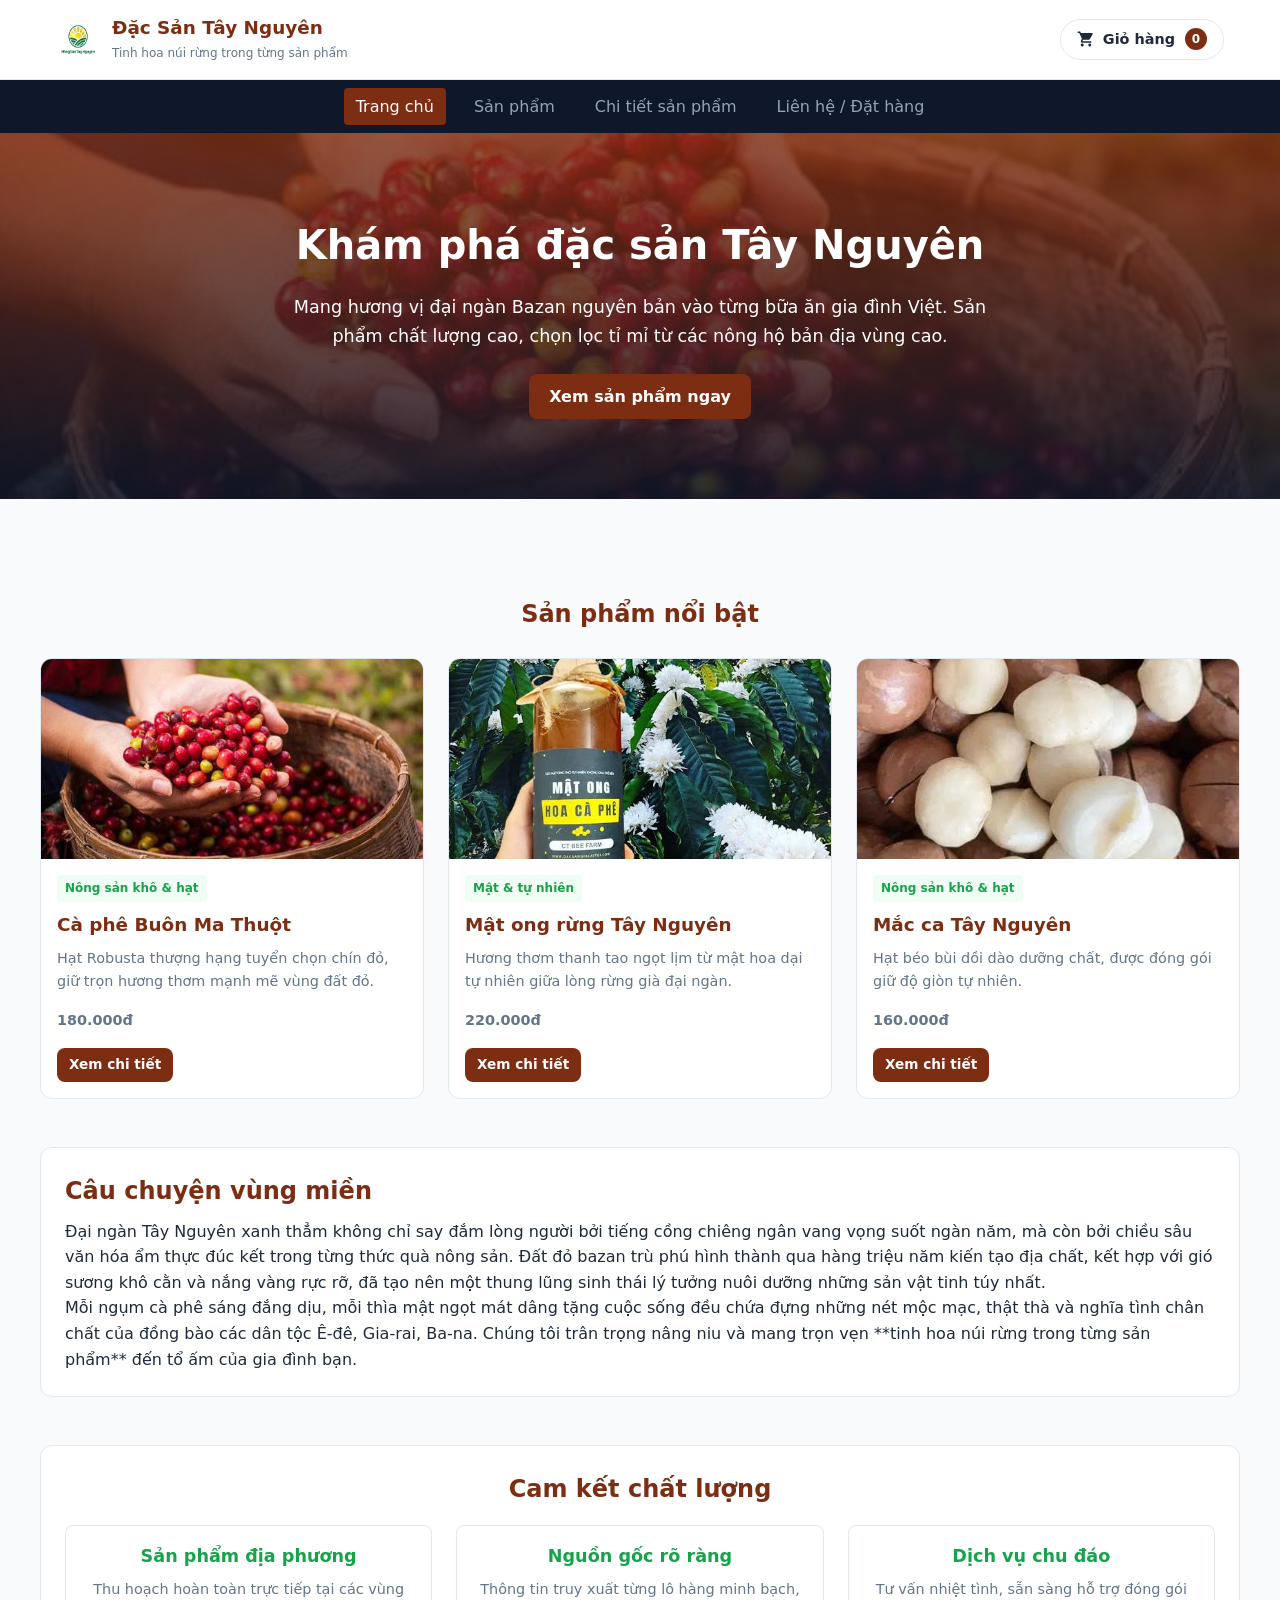
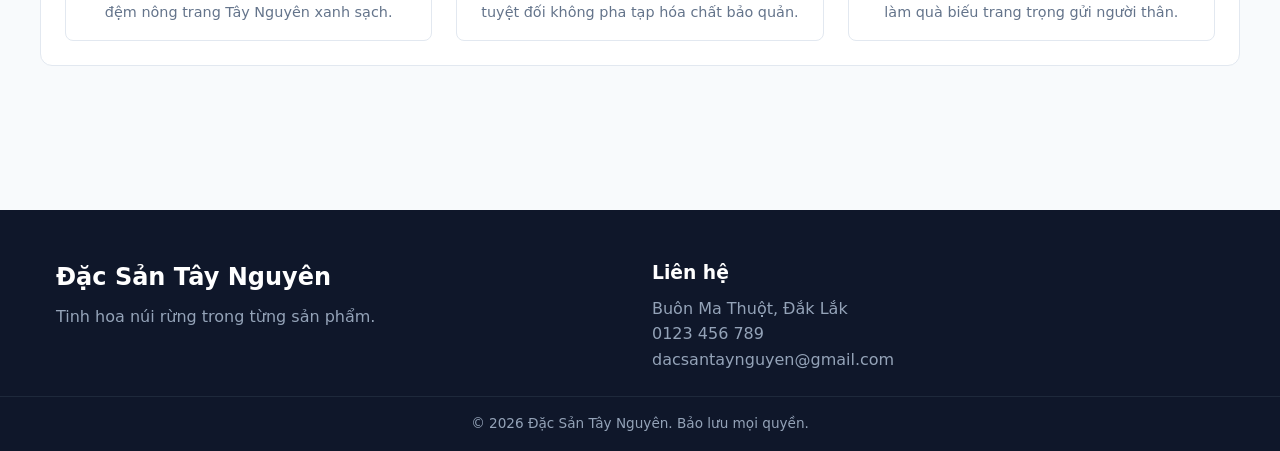
==== commit de122aee: "chỉnh sửa nội dung hiển thị và thêm giỏ hàng" ====
--- a/index.html
+++ b/index.html
@@ -3,197 +3,143 @@
 <head>
   <meta charset="UTF-8">
   <meta name="viewport" content="width=device-width, initial-scale=1.0">
-  <title>Đặc Sản Tây Nguyên - Trang chủ</title>
-  <meta name="description" content="Khám phá đặc sản Tây Nguyên: cà phê Buôn Ma Thuột, mắc ca, tiêu Đắk Nông, mật ong hoa cà phê, bơ sáp, sầu riêng, muối kiến vàng và rượu cần.">
-  
-  <!-- Tập tin định kiểu CSS -->
+  <title>Trang chủ - Đặc Sản Tây Nguyên</title>
+  <meta name="description" content="Trang chủ giới thiệu hệ thống đặc sản Tây Nguyên chính gốc: Cà phê Buôn Ma Thuột, Mật ong rừng tự nhiên và Mắc ca cao cấp.">
   <link rel="stylesheet" href="css/style.css">
 </head>
 <body>
 
-  <!-- ========================================================================
-       1. ĐẦU TRANG (HEADER)
-       ======================================================================== -->
+  <!-- Header Chuẩn Cửa Hàng -->
   <header class="site-header">
     <div class="container header-content">
-      <!-- Logo & Tên thương hiệu -->
-      <a class="brand" href="index.html" aria-label="Đặc Sản Tây Nguyên - Trang chủ">
+      <!-- Thương hiệu ở bên trái -->
+      <a class="brand" href="index.html">
         <img src="images/logo-tay-nguyen.png" alt="Logo Đặc Sản Tây Nguyên" class="brand-logo">
         <span>
           <strong>Đặc Sản Tây Nguyên</strong>
           <small>Tinh hoa núi rừng trong từng sản phẩm</small>
         </span>
       </a>
-
-      <!-- Giỏ hàng nhanh -->
-      <a class="cart-link" href="contact.html#order-form">
-        Giỏ hàng <span id="cart-count" class="cart-count">0</span>
+      
+      <!-- Giỏ hàng thiết kế mới ở bên phải -->
+      <a class="cart-link" href="contact.html">
+        <svg class="cart-icon" viewBox="0 0 24 24" aria-hidden="true">
+          <path d="M7 18c-1.1 0-1.99.9-1.99 2S5.9 22 7 22s2-.9 2-2-.9-2-2-2zM1 2v2h2l3.6 7.59-1.35 2.45c-.16.28-.25.61-.25.96 0 1.1.9 2 2 2h12v-2H7.42c-.14 0-.25-.11-.25-.25l.03-.12.9-1.63h7.45c.75 0 1.41-.41 1.75-1.03l3.58-6.49c.08-.14.12-.31.12-.48 0-.55-.45-1-1-1H5.21l-.94-2H1zm16 16c-1.1 0-1.99.9-1.99 2s.89 2 1.99 2 2-.9 2-2-.9-2-2-2z"/>
+        </svg>
+        <span>Giỏ hàng</span>
+        <span class="cart-count">0</span>
       </a>
     </div>
   </header>
 
-  <!-- ========================================================================
-       2. THANH ĐIỀU HƯỚNG CHÍNH (NAVIGATION)
-       ======================================================================== -->
+  <!-- Điều hướng -->
   <nav class="main-nav" aria-label="Điều hướng chính">
     <div class="container">
       <ul>
         <li><a href="index.html" aria-current="page">Trang chủ</a></li>
         <li><a href="products.html">Sản phẩm</a></li>
-        <li><a href="product-detail.html?id=1">Chi tiết sản phẩm</a></li>
+        <li><a href="product-detail.html">Chi tiết sản phẩm</a></li>
         <li><a href="contact.html">Liên hệ / Đặt hàng</a></li>
       </ul>
     </div>
   </nav>
 
-  <!-- ========================================================================
-       3. NỘI DUNG CHÍNH (MAIN CONTENT)
-       ======================================================================== -->
+  <!-- Nội dung chính -->
   <main>
-    <!-- Khối Banner chính (Hero Section) -->
-    <section class="hero">
-      <div class="container hero-content">
-        <p class="eyebrow">Đặc sản chọn lọc từ Tây Nguyên</p>
+    <!-- Khu vực 1: Hero Banner giới thiệu -->
+    <section class="hero-section" aria-label="Giới thiệu chung">
+      <div class="container">
         <h1>Khám phá đặc sản Tây Nguyên</h1>
-        <p>Từ nông sản khô, mật ong, trái cây đến gia vị và thức uống truyền thống, mỗi sản phẩm đều mang nét riêng của vùng đất đại ngàn.</p>
-        <a class="btn" href="products.html">Khám phá sản phẩm</a>
+        <p>Mang hương vị đại ngàn Bazan nguyên bản vào từng bữa ăn gia đình Việt. Sản phẩm chất lượng cao, chọn lọc tỉ mỉ từ các nông hộ bản địa vùng cao.</p>
+        <a href="products.html" class="btn">Xem sản phẩm ngay</a>
       </div>
     </section>
 
-    <!-- Khối Danh mục sản phẩm (Categories) -->
-    <section class="section categories" aria-labelledby="category-title">
-      <div class="container">
-        <h2 id="category-title">Danh mục sản phẩm</h2>
-        <p class="section-description">Chọn một danh mục để xem các sản phẩm tương ứng.</p>
-        
-        <div class="category-grid">
-          <!-- Danh mục 1: Nông sản khô -->
-          <a class="category-card" href="products.html?category=nong-san-kho">
-            <img src="images/ca-phe-buon-ma-thuot.jpg" alt="Nông sản khô và hạt Tây Nguyên">
-            <div class="category-content">
-              <h3>Nông sản khô &amp; hạt</h3>
-              <p>Cà phê Buôn Ma Thuột, mắc ca Tây Nguyên và hạt tiêu Đắk Nông.</p>
-            </div>
-          </a>
-
-          <!-- Danh mục 2: Mật ong tự nhiên -->
-          <a class="category-card" href="products.html?category=mat-tu-nhien">
-            <img src="images/mat-ong-hoa-ca-phe.jpg" alt="Mật ong hoa cà phê Tây Nguyên">
-            <div class="category-content">
-              <h3>Sản phẩm từ mật &amp; tự nhiên</h3>
-              <p>Mật ong hoa cà phê với hương thơm dịu, vị ngọt tự nhiên.</p>
-            </div>
-          </a>
-
-          <!-- Danh mục 3: Trái cây tươi -->
-          <a class="category-card" href="products.html?category=trai-cay">
-            <img src="images/bo-sap-dak-lak.jpg" alt="Trái cây và nông sản tươi Tây Nguyên">
-            <div class="category-content">
-              <h3>Trái cây &amp; nông sản tươi</h3>
-              <p>Bơ sáp Đắk Lắk và sầu riêng Đắk Lắk.</p>
-            </div>
-          </a>
-
-          <!-- Danh mục 4: Gia vị chế biến -->
-          <a class="category-card" href="products.html?category=gia-vi">
-            <img src="images/muoi-kien-vang.jpg" alt="Gia vị và thực phẩm chế biến Tây Nguyên">
-            <div class="category-content">
-              <h3>Gia vị &amp; thực phẩm chế biến</h3>
-              <p>Muối kiến vàng Gia Lai và rượu cần Tây Nguyên.</p>
-            </div>
-          </a>
-        </div>
-      </div>
-    </section>
-
-    <!-- Khối Sản phẩm nổi bật (Featured Products) -->
-    <section class="section featured-products" aria-labelledby="featured-title">
-      <div class="container">
-        <h2 id="featured-title">Sản phẩm nổi bật</h2>
-        <p class="section-description">Ba sản phẩm tiêu biểu được nhiều người biết đến.</p>
-        
-        <div class="product-grid featured-grid">
-          <!-- Sản phẩm nổi bật 1 -->
+    <div class="container section">
+      
+      <!-- Khu vực 2: Sản phẩm nổi bật -->
+      <section class="section" aria-labelledby="featured-title">
+        <h2 id="featured-title" style="text-align: center; margin-bottom: var(--space-lg);">Sản phẩm nổi bật</h2>
+        <div class="product-grid">
+          
           <article class="product-card">
-            <img src="images/ca-phe-buon-ma-thuot.jpg" alt="Cà phê Buôn Ma Thuột">
+            <img src="images/ca-phe-buon-ma-thuot.jpg" alt="Cà phê Buôn Ma Thuột rang mộc nguyên chất">
             <div class="product-content">
               <span class="badge">Nông sản khô &amp; hạt</span>
               <h3>Cà phê Buôn Ma Thuột</h3>
-              <p>Hương thơm mạnh, vị đậm đặc trưng của vùng đất Đắk Lắk.</p>
-              <a href="product-detail.html?id=1">Xem chi tiết Cà phê Buôn Ma Thuột</a>
+              <p>Hạt Robusta thượng hạng tuyển chọn chín đỏ, giữ trọn hương thơm mạnh mẽ vùng đất đỏ.</p>
+              <p class="price">180.000đ</p>
+              <div class="card-actions">
+                <a class="btn btn-small" href="product-detail.html">Xem chi tiết</a>
+              </div>
             </div>
           </article>
 
-          <!-- Sản phẩm nổi bật 2 -->
           <article class="product-card">
-            <img src="images/mat-ong-hoa-ca-phe.jpg" alt="Mật ong hoa cà phê">
+            <img src="images/mat-ong-rung-tay-nguyen.jpg" alt="Mật ong rừng tự nhiên nguyên chất">
             <div class="product-content">
               <span class="badge">Mật &amp; tự nhiên</span>
-              <h3>Mật ong hoa cà phê</h3>
-              <p>Vị ngọt dịu và mùi thơm nhẹ từ mùa hoa cà phê Tây Nguyên.</p>
-              <a href="product-detail.html?id=4">Xem chi tiết Mật ong hoa cà phê</a>
+              <h3>Mật ong rừng Tây Nguyên</h3>
+              <p>Hương thơm thanh tao ngọt lịm từ mật hoa dại tự nhiên giữa lòng rừng già đại ngàn.</p>
+              <p class="price">220.000đ</p>
+              <div class="card-actions">
+                <a class="btn btn-small" href="product-detail.html">Xem chi tiết</a>
+              </div>
             </div>
           </article>
 
-          <!-- Sản phẩm nổi bật 3 -->
           <article class="product-card">
-            <img src="images/muoi-kien-vang.jpg" alt="Muối kiến vàng Gia Lai">
+            <img src="images/mac-ca-tay-nguyen.jpg" alt="Mắc ca Tây Nguyên sấy giòn">
             <div class="product-content">
-              <span class="badge">Gia vị</span>
-              <h3>Muối kiến vàng Gia Lai</h3>
-              <p>Gia vị đặc trưng của Gia Lai, có vị mặn, chua và cay hài hòa.</p>
-              <a href="product-detail.html?id=7">Xem chi tiết Muối kiến vàng Gia Lai</a>
+              <span class="badge">Nông sản khô &amp; hạt</span>
+              <h3>Mắc ca Tây Nguyên</h3>
+              <p>Hạt béo bùi dồi dào dưỡng chất, được đóng gói giữ độ giòn tự nhiên.</p>
+              <p class="price">160.000đ</p>
+              <div class="card-actions">
+                <a class="btn btn-small" href="product-detail.html">Xem chi tiết</a>
+              </div>
             </div>
           </article>
+
         </div>
-      </div>
-    </section>
+      </section>
 
-    <!-- Khối Câu chuyện vùng miền (Brand Story) -->
-    <section class="section story" aria-labelledby="story-title">
-      <div class="container story-layout">
-        <img src="images/cau-chuyen-tay-nguyen.jpg" alt="Không gian núi rừng và nông sản Tây Nguyên">
-        <div>
-          <p class="eyebrow">Câu chuyện vùng miền</p>
-          <h2 id="story-title">Hương vị từ vùng đất đại ngàn</h2>
-          <p>Tây Nguyên có khí hậu và thổ nhưỡng phù hợp với nhiều loại nông sản. Từ những vườn cà phê, hồ tiêu đến trái cây và các món truyền thống, mỗi sản phẩm đều gắn với đời sống của người dân địa phương.</p>
-          <p>Website giới thiệu các sản phẩm địa phương theo hướng rõ nguồn gốc, dễ tìm hiểu và thuận tiện khi lựa chọn.</p>
+      <!-- Khu vực 3: Câu chuyện vùng miền -->
+      <section class="story-box" aria-labelledby="story-title">
+        <h2 id="story-title">Câu chuyện vùng miền</h2>
+        <p>Đại ngàn Tây Nguyên xanh thẳm không chỉ say đắm lòng người bởi tiếng cồng chiêng ngân vang vọng suốt ngàn năm, mà còn bởi chiều sâu văn hóa ẩm thực đúc kết trong từng thức quà nông sản. Đất đỏ bazan trù phú hình thành qua hàng triệu năm kiến tạo địa chất, kết hợp với gió sương khô cằn và nắng vàng rực rỡ, đã tạo nên một thung lũng sinh thái lý tưởng nuôi dưỡng những sản vật tinh túy nhất.</p>
+        <p>Mỗi ngụm cà phê sáng đắng dịu, mỗi thìa mật ngọt mát dâng tặng cuộc sống đều chứa đựng những nét mộc mạc, thật thà và nghĩa tình chân chất của đồng bào các dân tộc Ê-đê, Gia-rai, Ba-na. Chúng tôi trân trọng nâng niu và mang trọn vẹn **tinh hoa núi rừng trong từng sản phẩm** đến tổ ấm của gia đình bạn.</p>
+      </section>
+
+      <!-- Khu vực 4: Cam kết chất lượng -->
+      <section class="commitment-box" aria-labelledby="commit-title">
+        <h2 id="commit-title" style="text-align: center;">Cam kết chất lượng</h2>
+        <div class="commitment-grid">
+          <div class="commitment-card">
+            <h3 style="font-size:1.1rem; color:var(--color-secondary);">Sản phẩm địa phương</h3>
+            <p style="font-size:0.9rem; color:var(--color-muted);">Thu hoạch hoàn toàn trực tiếp tại các vùng đệm nông trang Tây Nguyên xanh sạch.</p>
+          </div>
+          <div class="commitment-card">
+            <h3 style="font-size:1.1rem; color:var(--color-secondary);">Nguồn gốc rõ ràng</h3>
+            <p style="font-size:0.9rem; color:var(--color-muted);">Thông tin truy xuất từng lô hàng minh bạch, tuyệt đối không pha tạp hóa chất bảo quản.</p>
+          </div>
+          <div class="commitment-card">
+            <h3 style="font-size:1.1rem; color:var(--color-secondary);">Dịch vụ chu đáo</h3>
+            <p style="font-size:0.9rem; color:var(--color-muted);">Tư vấn nhiệt tình, sẵn sàng hỗ trợ đóng gói làm quà biếu trang trọng gửi người thân.</p>
+          </div>
         </div>
-      </div>
-    </section>
+      </section>
 
-    <!-- Khối Cam kết chất lượng (Commitments) -->
-    <section class="section commitment" aria-labelledby="commitment-title">
-      <div class="container">
-        <h2 id="commitment-title">Cam kết chất lượng</h2>
-        <div class="commitment-list">
-          <article>
-            <h3>Nguồn gốc rõ ràng</h3>
-            <p>Thông tin xuất xứ được trình bày cụ thể cho từng sản phẩm.</p>
-          </article>
-          <article>
-            <h3>Sản phẩm địa phương</h3>
-            <p>Ưu tiên đặc sản mang nét riêng của các tỉnh Tây Nguyên.</p>
-          </article>
-          <article>
-            <h3>Thông tin minh bạch</h3>
-            <p>Giá, tình trạng hàng và mô tả được hiển thị rõ ràng.</p>
-          </article>
-        </div>
-      </div>
-    </section>
+    </div>
   </main>
 
-  <!-- ========================================================================
-       4. CHÂN TRANG (FOOTER)
-       ======================================================================== -->
+  <!-- Footer -->
   <footer class="site-footer">
     <div class="container footer-grid">
       <div>
         <h2>Đặc Sản Tây Nguyên</h2>
         <p>Tinh hoa núi rừng trong từng sản phẩm.</p>
       </div>
-
       <div>
         <h3>Liên hệ</h3>
         <p>Buôn Ma Thuột, Đắk Lắk</p>
@@ -201,12 +147,9 @@
         <p><a href="mailto:dacsantaynguyen@gmail.com">dacsantaynguyen@gmail.com</a></p>
       </div>
     </div>
-    <p class="copyright">&copy; 2026 Đặc Sản Tây Nguyên.</p>
+    <p class="copyright">&copy; 2026 Đặc Sản Tây Nguyên. Bảo lưu mọi quyền.</p>
   </footer>
 
-  <!-- ========================================================================
-       5. SCRIPTS
-       ======================================================================== -->
-  <script src="js/main.js"></script>
+  <script src="js/main.js" defer></script>
 </body>
 </html>
--- a/css/style.css
+++ b/css/style.css
@@ -1,501 +1,357 @@
 /* ==========================================================================
-   1. KHỞI TẠO BIẾN TOÀN CỤC (CSS VARIABLES)
+   1. CSS NỀN TẢNG & BIẾN TOÀN CỤC (Mục 10.a)
    ========================================================================== */
 :root {
-  /* Bảng màu chủ đạo */
-  --color-primary: #7c2d12;     /* Màu chính (nâu đất/cà phê) */
-  --color-secondary: #16a34a;   /* Màu phụ (xanh lá cây) */
-  --color-background: #f8fafc;  /* Màu nền trang */
-  --color-surface: #ffffff;     /* Màu nền thẻ/khối nội dung */
-  --color-text: #1e293b;        /* Màu chữ chính */
-  --color-muted: #64748b;       /* Màu chữ phụ/mờ */
-  --color-border: #e2e8f0;      /* Màu đường viền */
-
-  /* Bo góc */
-  --radius-md: 8px;             /* Bo góc vừa */
-  --radius-lg: 12px;            /* Bo góc lớn */
-
-  /* Khoảng cách (Spacing) */
+  --color-primary: #7c2d12;
+  --color-secondary: #16a34a;
+  --color-background: #f8fafc;
+  --color-surface: #ffffff;
+  --color-text: #1e293b;
+  --color-muted: #64748b;
+  --color-border: #e2e8f0;
+
+  --radius-md: 8px;
+  --radius-lg: 12px;
+
   --space-sm: 8px;
   --space-md: 16px;
   --space-lg: 24px;
   --space-xl: 48px;
-
-  /* Hiệu ứng đổ bóng */
-  --shadow: 0 8px 24px rgba(15, 23, 42, 0.08);
-}
-
-/* ==========================================================================
-   2. THIẾT LẬP CƠ BẢN & RESET CSS
-   ========================================================================== */
-*,
-*::before,
-*::after {
+}
+
+*, *::before, *::after {
   box-sizing: border-box;
-}
-
-html {
-  scroll-behavior: smooth; /* Cuộn trang mượt mà */
+  margin: 0;
+  padding: 0;
 }
 
 body {
-  margin: 0;
-  font-family: Arial, Helvetica, sans-serif;
-  background: var(--color-background);
+  font-family: system-ui, -apple-system, BlinkMacSystemFont, "Segoe UI", Roboto, sans-serif;
+  background-color: var(--color-background);
   color: var(--color-text);
   line-height: 1.6;
 }
 
+/* Định dạng cơ bản (Mục 10.b) */
+h1, h2, h3, h4 {
+  color: var(--color-primary);
+  margin-bottom: var(--space-sm);
+}
+
 img {
-  display: block;
   max-width: 100%;
   height: auto;
-}
-
-/* Liên kết */
+  display: block;
+}
+
 a {
   color: var(--color-primary);
   text-decoration: none;
+  transition: color 0.2s ease;
 }
 
 a:hover {
-  text-decoration: underline;
-}
-
-/* Trạng thái focus cho trợ năng (Accessibility) */
-a:focus-visible,
-button:focus-visible,
-input:focus-visible,
-select:focus-visible,
-textarea:focus-visible {
-  outline: 3px solid #f59e0b;
-  outline-offset: 3px;
-}
-
-/* Tiêu đề */
-h1,
-h2,
-h3 {
-  line-height: 1.25;
-  margin-top: 0;
-}
-
-h1 {
-  font-size: clamp(2rem, 6vw, 3.2rem);
-}
-
-h2 {
-  font-size: clamp(1.55rem, 4vw, 2.2rem);
-}
-
-h3 {
-  font-size: 1.18rem;
-}
-
-/* ==========================================================================
-   3. BỐ CỤC CHUNG & TIỆN ÍCH DÙNG LẠI (UTILITIES)
-   ========================================================================== */
+  color: var(--color-secondary);
+}
+
+/* Khung hiển thị và khoảng cách */
 .container {
-  width: min(100% - 32px, 1180px);
-  margin-inline: auto;
+  max-width: 1200px;
+  margin: 0 auto;
+  padding: 0 var(--space-md);
 }
 
 .section {
   padding: var(--space-xl) 0;
 }
 
-.section-description {
-  max-width: 720px;
-  margin: 0 auto var(--space-lg);
-  text-align: center;
+.visually-hidden {
+  position: absolute;
+  width: 1px;
+  height: 1px;
+  padding: 0;
+  margin: -1px;
+  overflow: hidden;
+  clip: rect(0, 0, 0, 0);
+  border: 0;
+}
+
+/* ==========================================================================
+   2. HEADER & NAVIGATION (Flexbox - Mục 10.c)
+   ========================================================================== */
+/* ==========================================================================
+   ĐỊNH DẠNG HEADER CHUẨN CỬA HÀNG
+   ========================================================================== */
+.site-header {
+  background-color: var(--color-surface);
+  border-bottom: 1px solid var(--color-border);
+  padding: var(--space-md) 0;
+}
+
+/* Chuyển bố cục từ cột dọc sang hàng ngang cân đối hai bên */
+.header-content {
+  display: flex;
+  flex-direction: row;
+  justify-content: space-between;
+  align-items: center;
+  width: 100%;
+}
+
+.brand {
+  display: flex;
+  align-items: center;
+  gap: 12px;
+}
+
+.brand-logo {
+  width: 44px;
+  height: 44px;
+}
+
+.brand strong {
+  font-size: 1.15rem;
+  color: var(--color-primary);
+  line-height: 1.2;
+}
+
+.brand small {
   color: var(--color-muted);
-}
-
-/* Ẩn phần tử nhưng vẫn đọc được bởi trình đọc màn hình */
-.visually-hidden {
-  position: absolute !important;
-  width: 1px !important;
-  height: 1px !important;
-  padding: 0 !important;
-  margin: -1px !important;
-  overflow: hidden !important;
-  clip: rect(0, 0, 0, 0) !important;
-  white-space: nowrap !important;
-  border: 0 !important;
-}
-
-/* Huy hiệu (Badge) */
-.badge {
-  display: inline-block;
-  width: fit-content;
-  padding: 4px 9px;
-  border-radius: 999px;
-  background: #dcfce7;
-  color: #166534;
-  font-size: 0.8rem;
-  font-weight: 800;
-}
-
-.stock {
-  font-size: 0.92rem;
-}
-
-.text-link {
-  font-weight: 700;
-}
-
-/* ==========================================================================
-   4. NÚT BẤM (BUTTONS)
-   ========================================================================== */
-.btn,
-button {
+  font-size: 0.75rem;
+  display: block;
+  margin-top: 2px;
+}
+
+/* Nút Giỏ hàng thiết kế dạng viên thuốc chuẩn e-commerce */
+.cart-link {
+  display: inline-flex;
+  align-items: center;
+  gap: 8px;
+  font-weight: 600;
+  font-size: 0.9rem;
+  color: var(--color-text);
+  background-color: var(--color-surface);
+  border: 1px solid var(--color-border);
+  padding: 8px 16px;
+  border-radius: 9999px; /* Bo cong tròn hai đầu */
+  transition: all 0.2s ease;
+}
+
+/* Hiệu ứng khi di chuột hoặc tập trung vào giỏ hàng */
+.cart-link:hover,
+.cart-link:focus {
+  border-color: var(--color-primary);
+  background-color: #fffaf8; /* Màu cam nhạt dịu nhẹ */
+  color: var(--color-primary);
+  outline: none;
+}
+
+/* Biểu tượng giỏ hàng */
+.cart-icon {
+  width: 18px;
+  height: 18px;
+  fill: currentColor;
+}
+
+/* Huy hiệu hiển thị số lượng hình tròn nổi bật */
+.cart-count {
   display: inline-flex;
   align-items: center;
   justify-content: center;
-  border: 0;
-  border-radius: var(--radius-md);
-  padding: 11px 18px;
-  background: var(--color-primary);
-  color: #fff;
-  font: inherit;
+  background-color: var(--color-primary);
+  color: var(--color-surface);
+  font-size: 0.75rem;
   font-weight: 700;
-  cursor: pointer;
-  transition: background-color 0.2s ease, transform 0.2s ease, box-shadow 0.2s ease;
-}
-
-.btn:hover,
-button:hover {
-  background: #5f210d;
-  color: #fff;
-  text-decoration: none;
-  transform: translateY(-2px);
-  box-shadow: 0 8px 16px rgba(0, 0, 0, 0.14);
-}
-
-.btn-secondary {
-  background: var(--color-secondary);
-}
-
-.btn-secondary:hover {
-  background: #15803d;
-}
-
-.btn-small {
-  padding: 9px 12px;
-  font-size: 0.92rem;
-}
-
-button:disabled {
-  opacity: 0.55;
-  cursor: not-allowed;
-  transform: none;
-}
-
-/* ==========================================================================
-   5. ĐẦU TRANG & THANH ĐIỀU HƯỚNG (HEADER & NAVIGATION)
-   ========================================================================== */
-.site-header {
-  background: var(--color-primary);
-  color: #fff;
-  padding: 14px 0;
-}
-
-.header-content {
-  display: flex;
-  align-items: center;
-  justify-content: space-between;
-  gap: var(--space-md);
-}
-
-/* Logo & Tên thương hiệu */
-.brand {
-  display: flex;
-  align-items: center;
-  gap: 12px;
-  color: #fff;
-}
-.brand-logo {
-  width: 46px;
-  height: 46px;
-  object-fit: contain;
+  width: 22px;
+  height: 22px;
   border-radius: 50%;
-  display: block;
-}
-.brand:hover {
-  text-decoration: none;
-}
-
-.brand-mark {
-  display: grid;
-  place-items: center;
-  width: 46px;
-  height: 46px;
-  border: 2px solid rgba(255, 255, 255, 0.8);
-  border-radius: 50%;
-  font-weight: 800;
-}
-
-.brand strong {
-  display: block;
-  font-size: 1.1rem;
-}
-
-.brand small {
-  display: block;
-  color: #fde7dc;
-}
-
-/* Giỏ hàng */
-.cart-link {
-  white-space: nowrap;
-  color: #fff;
-  font-weight: 700;
-}
-
-.cart-count {
-  display: inline-grid;
-  place-items: center;
-  min-width: 26px;
-  height: 26px;
-  padding: 0 7px;
-  margin-left: 4px;
-  border-radius: 999px;
-  background: #fff;
-  color: var(--color-primary);
-}
-
-/* Menu điều hướng chính */
+  margin-left: 2px;
+}
+
+/* Thanh điều hướng */
 .main-nav {
-  background: #fff;
-  border-bottom: 1px solid var(--color-border);
-  box-shadow: 0 2px 10px rgba(15, 23, 42, 0.05);
+  background-color: #0f172a;
+  padding: var(--space-sm) 0;
 }
 
 .main-nav ul {
   list-style: none;
-  margin: 0;
-  padding: 0;
-  display: flex;
-  flex-direction: column;
+  display: flex;
+  flex-wrap: wrap;
+  gap: var(--space-md);
+  justify-content: center;
 }
 
 .main-nav a {
-  display: block;
-  padding: 13px 15px;
+  color: #94a3b8;
+  font-weight: 500;
+  padding: 6px 12px;
+  border-radius: 4px;
+  display: inline-block;
+}
+
+.main-nav a:hover, 
+.main-nav a[aria-current="page"] {
+  color: var(--color-surface);
+  background-color: var(--color-primary);
+}
+
+/* ==========================================================================
+   3. HERO SECTION (Trang chủ & Keyframes - Mục 11)
+   ========================================================================== */
+.hero-section {
+  background: linear-gradient(rgba(124, 45, 18, 0.8), rgba(15, 23, 42, 0.85)), url('../images/ca-phe-buon-ma-thuot.jpg') no-repeat center center/cover;
+  color: var(--color-surface);
   text-align: center;
-  color: var(--color-text);
-  font-weight: 700;
-  transition: background-color 0.2s ease, color 0.2s ease;
-}
-
-.main-nav a:hover,
-.main-nav a[aria-current="page"] {
-  background: var(--color-primary);
-  color: #fff;
-  text-decoration: none;
-}
-
-/* ==========================================================================
-   6. KHỐI BANNER CHÍNH (HERO SECTION)
-   ========================================================================== */
-.hero {
-  min-height: 480px;
-  display: flex;
-  align-items: center;
-  background: linear-gradient(rgba(15, 23, 42, 0.58), rgba(15, 23, 42, 0.58)),
-              url("../images/cau-chuyen-tay-nguyen.jpg") center/cover no-repeat;
-  color: #fff;
-}
-
-.hero-content {
-  max-width: 760px;
-  text-align: center;
-  padding: var(--space-xl) 0;
-  animation: heroFade 0.7s ease-out;
-}
-
-.hero h1 {
-  color: #fff;
+  padding: 80px 0;
+  animation: heroFadeIn 1.2s ease-out;
+}
+
+.hero-section h1 {
+  color: var(--color-surface);
+  font-size: 2.5rem;
   margin-bottom: var(--space-md);
 }
 
-.hero p {
-  font-size: 1.08rem;
-}
-
-/* Dòng chữ nhỏ trên tiêu đề chính */
-.eyebrow {
-  margin-bottom: 8px;
-  color: #f59e0b;
-  font-weight: 800;
-  text-transform: uppercase;
-  letter-spacing: 0.06em;
-  font-size: 0.82rem;
-}
-
-/* ==========================================================================
-   7. KHỐI DANH MỤC, SẢN PHẨM & CAM KẾT
-   ========================================================================== */
-.categories,
-.story {
-  background: #fff;
-}
-
-.featured-products {
-  background: var(--color-background);
-}
-
-.featured-products h2,
-.categories h2,
-.commitment h2 {
-  text-align: center;
-}
-
-/* Lưới hiển thị danh sách */
-.category-grid,
-.product-grid,
-.commitment-list {
+.hero-section p {
+  max-width: 700px;
+  margin: 0 auto var(--space-lg) auto;
+  font-size: 1.1rem;
+}
+
+@keyframes heroFadeIn {
+  from { opacity: 0; transform: translateY(20px); }
+  to { opacity: 1; transform: translateY(0); }
+}
+
+/* ==========================================================================
+   4. PRODUCT CARD & GRID LAYOUT (Grid - Mục 10.d & Mobile-First)
+   ========================================================================== */
+.product-grid {
   display: grid;
   grid-template-columns: 1fr;
   gap: var(--space-lg);
 }
 
-/* Khung viền chung cho các loại thẻ (Card) */
-.category-card,
-.product-card,
-.commitment-list article,
-.contact-form,
-.contact-info,
-.order-form {
-  background: var(--color-surface);
+@media (min-width: 600px) {
+  .product-grid {
+    grid-template-columns: repeat(2, 1fr);
+  }
+}
+
+@media (min-width: 900px) {
+  .product-grid {
+    grid-template-columns: repeat(3, 1fr);
+  }
+}
+
+.product-card {
+  background-color: var(--color-surface);
   border: 1px solid var(--color-border);
   border-radius: var(--radius-lg);
-  box-shadow: var(--shadow);
-}
-
-.category-card,
-.product-card {
   overflow: hidden;
-  transition: transform 0.22s ease, box-shadow 0.22s ease, border-color 0.22s ease;
-}
-
-.category-card:hover,
-.category-card:focus-visible,
-.product-card:hover,
+  display: flex;
+  flex-direction: column;
+  transition: transform 0.3s ease, box-shadow 0.3s ease; /* Mục 11 */
+}
+
+.product-card:hover, 
 .product-card:focus-within {
-  transform: translateY(-5px);
-  box-shadow: 0 14px 30px rgba(15, 23, 42, 0.14);
-  border-color: #cbd5e1;
-  text-decoration: none;
-}
-
-/* Thẻ danh mục */
-.category-card img {
-  width: 100%;
-  height: 210px;
-  object-fit: cover;
-}
-
-.category-content {
-  padding: var(--space-lg);
-}
-
-.category-content h3 {
-  color: var(--color-primary);
-  margin-bottom: 8px;
-}
-
-.category-content p {
-  margin: 0;
-  color: var(--color-muted);
-}
-
-/* Thẻ sản phẩm */
-.product-card {
-  display: flex;
-  flex-direction: column;
+  transform: translateY(-4px);
+  box-shadow: 0 10px 15px -3px rgba(0, 0, 0, 0.1);
 }
 
 .product-card img {
   width: 100%;
-  height: 220px;
+  height: 200px;
   object-fit: cover;
 }
 
 .product-content {
+  padding: var(--space-md);
   display: flex;
   flex-direction: column;
-  flex: 1;
-  padding: var(--space-lg);
+  flex-grow: 1;
+}
+
+.badge {
+  background-color: #f0fdf4;
+  color: var(--color-secondary);
+  font-size: 0.75rem;
+  font-weight: 700;
+  padding: 4px 8px;
+  border-radius: 4px;
+  width: fit-content;
+  margin-bottom: var(--space-sm);
 }
 
 .product-content h3 {
-  margin: 10px 0 6px;
+  font-size: 1.15rem;
+  margin-bottom: var(--space-sm);
 }
 
 .product-content p {
   color: var(--color-muted);
-}
-
-.product-content .price {
-  color: var(--color-primary);
+  font-size: 0.9rem;
+  margin-bottom: var(--space-md);
+  flex-grow: 1;
+}
+
+.price {
   font-size: 1.2rem;
-  font-weight: 800;
-}
-
-.card-actions {
-  display: flex;
-  flex-wrap: wrap;
-  align-items: center;
-  gap: 10px;
-  margin-top: auto;
-}
-
-/* Câu chuyện & Cam kết */
-.story-layout {
-  display: grid;
-  grid-template-columns: 1fr;
-  gap: var(--space-xl);
-  align-items: center;
-}
-
-.story-layout img {
-  width: 100%;
-  height: 340px;
-  object-fit: cover;
-  border-radius: var(--radius-lg);
-}
-
-.commitment {
-  background: #fff7ed;
-}
-
-.commitment-list article {
-  padding: var(--space-lg);
+  font-weight: 700;
+  color: var(--color-primary);
+  margin-bottom: var(--space-sm);
+}
+
+/* Định dạng các nút bấm */
+.btn {
+  display: inline-block;
+  background-color: var(--color-primary);
+  color: var(--color-surface);
+  border: none;
+  padding: 10px 20px;
+  border-radius: var(--radius-md);
+  font-weight: 600;
+  cursor: pointer;
   text-align: center;
-}
-
-.commitment-list p {
-  margin-bottom: 0;
-  color: var(--color-muted);
-}
-
-/* ==========================================================================
-   8. TRANG DANH SÁCH SẢN PHẨM & BỘ LỌC
+  transition: background-color 0.2s ease, transform 0.1s ease;
+}
+
+.btn:hover, .btn:focus {
+  background-color: #9a3412;
+  outline: none;
+}
+
+.btn-secondary {
+  background-color: var(--color-secondary);
+}
+
+.btn-secondary:hover {
+  background-color: #15803d;
+}
+
+.btn-small {
+  padding: 6px 12px;
+  font-size: 0.85rem;
+}
+
+/* ==========================================================================
+   5. BỐ CỤC DANH SÁCH CÓ SIDEBAR (Mục 10.e - Mobile First)
    ========================================================================== */
 .page-heading {
-  margin-bottom: var(--space-lg);
-}
-
-.page-heading h1 {
-  margin-bottom: 8px;
-}
-
-.page-heading p:last-child {
-  color: var(--color-muted);
-  max-width: 760px;
-}
-
+  text-align: center;
+  margin-bottom: var(--space-xl);
+}
+
+.eyebrow {
+  color: var(--color-secondary);
+  font-weight: 700;
+  text-transform: uppercase;
+  font-size: 0.85rem;
+  letter-spacing: 1px;
+}
+
+/* CSS Mặc định cho Mobile */
 .products-layout {
   display: grid;
   grid-template-columns: 1fr;
@@ -503,342 +359,373 @@
 }
 
 .filters {
-  background: #fff;
+  background-color: var(--color-surface);
   border: 1px solid var(--color-border);
+  padding: var(--space-lg);
   border-radius: var(--radius-lg);
-  padding: var(--space-lg);
   height: fit-content;
-  box-shadow: var(--shadow);
 }
 
 .filters h2 {
-  font-size: 1.25rem;
-}
-
-.empty-message {
-  padding: var(--space-lg);
-  border: 1px dashed var(--color-border);
+  font-size: 1.15rem;
+  margin-bottom: var(--space-md);
+  border-bottom: 2px solid var(--color-border);
+  padding-bottom: var(--space-sm);
+}
+
+.form-group {
+  margin-bottom: var(--space-md);
+}
+
+.form-group label {
+  display: block;
+  font-weight: 600;
+  margin-bottom: var(--space-sm);
+}
+
+.form-control {
+  width: 100%;
+  padding: 10px;
+  border: 1px solid var(--color-border);
   border-radius: var(--radius-md);
-  background: #fff;
-  color: var(--color-muted);
-}
-
-/* ==========================================================================
-   9. TRANG CHI TIẾT SẢN PHẨM
+  background-color: var(--color-background);
+  transition: border-color 0.2s, box-shadow 0.2s;
+}
+
+.form-control:focus {
+  border-color: var(--color-secondary);
+  box-shadow: 0 0 0 3px rgba(22, 163, 74, 0.2);
+  outline: none;
+}
+
+/* Tablet/Desktop (min-width: 900px) */
+@media (min-width: 900px) {
+  .products-layout {
+    grid-template-columns: 260px 1fr;
+    gap: var(--space-xl);
+  }
+}
+
+/* ==========================================================================
+   6. TRANG CHI TIẾT SẢN PHẨM (product-detail.html)
    ========================================================================== */
 .detail-layout {
   display: grid;
   grid-template-columns: 1fr;
   gap: var(--space-xl);
-  align-items: start;
+  margin-bottom: var(--space-xl);
+}
+
+@media (min-width: 900px) {
+  .detail-layout {
+    grid-template-columns: 1fr 1fr;
+  }
 }
 
 .detail-image img {
   width: 100%;
-  max-height: 540px;
-  object-fit: cover;
   border-radius: var(--radius-lg);
-  box-shadow: var(--shadow);
-}
-
-.detail-info {
-  background: #fff;
+  box-shadow: 0 4px 6px -1px rgba(0, 0, 0, 0.05);
+}
+
+.detail-info .badge {
+  font-size: 0.85rem;
+}
+
+.detail-info h1 {
+  font-size: 2rem;
+  margin-bottom: var(--space-sm);
+}
+
+.detail-price {
+  font-size: 1.5rem;
+  margin-bottom: var(--space-md);
+}
+
+.detail-description {
+  color: var(--color-muted);
+  margin-bottom: var(--space-lg);
+}
+
+/* Danh sách định nghĩa thông tin (Mục 5) */
+.product-specs {
+  background-color: var(--color-surface);
+  border: 1px solid var(--color-border);
+  border-radius: var(--radius-lg);
+  padding: var(--space-md);
+  margin-bottom: var(--space-lg);
+  display: grid;
+  gap: var(--space-sm);
+}
+
+.product-specs dt {
+  font-weight: 700;
+  color: var(--color-primary);
+  display: inline;
+}
+
+.product-specs dd {
+  display: inline;
+  margin-left: var(--space-sm);
+  color: var(--color-text);
+}
+
+.product-specs dt::after {
+  content: " ";
+}
+
+.action-group {
+  display: flex;
+  gap: var(--space-md);
+  flex-wrap: wrap;
+}
+
+/* ==========================================================================
+   7. TRANG CÂU CHUYỆN & CAM KẾT (Trang chủ)
+   ========================================================================== */
+.story-box, .commitment-box {
+  background-color: var(--color-surface);
   border: 1px solid var(--color-border);
   border-radius: var(--radius-lg);
   padding: var(--space-lg);
-  box-shadow: var(--shadow);
-}
-
-.detail-info h1 {
-  font-size: clamp(2rem, 5vw, 3rem);
-  margin: 10px 0;
-}
-
-.detail-description {
-  color: var(--color-muted);
-}
-
-.detail-price {
-  font-size: 1.55rem;
-}
-
-/* Bảng thông số kỹ thuật sản phẩm */
-.product-specs {
-  margin: var(--space-lg) 0;
-}
-
-.product-specs div {
+  margin-bottom: var(--space-xl);
+}
+
+.commitment-grid {
   display: grid;
-  grid-template-columns: 120px 1fr;
-  gap: 12px;
-  padding: 10px 0;
-  border-bottom: 1px solid var(--color-border);
-}
-
-.product-specs dt {
-  font-weight: 800;
-}
-
-.product-specs dd {
-  margin: 0;
-}
-
-.action-group {
-  display: flex;
-  flex-wrap: wrap;
-  gap: 10px;
-}
-
-.related-section {
-  padding-top: var(--space-xl);
-}
-
-/* ==========================================================================
-   10. BIỂU MẪU (FORM), LIÊN HỆ & ĐẶT HÀNG
-   ========================================================================== */
-.form-group {
-  display: flex;
-  flex-direction: column;
-  gap: 6px;
-  margin-bottom: var(--space-md);
-}
-
-label {
-  font-weight: 700;
-}
-
-.form-group small {
-  color: var(--color-muted);
-}
-
-/* Ô nhập liệu */
-input,
-select,
-textarea {
-  width: 100%;
-  padding: 11px 12px;
+  grid-template-columns: 1fr;
+  gap: var(--space-lg);
+  margin-top: var(--space-md);
+}
+
+@media (min-width: 768px) {
+  .commitment-grid {
+    grid-template-columns: repeat(3, 1fr);
+  }
+}
+
+.commitment-card {
+  text-align: center;
+  padding: var(--space-md);
   border: 1px solid var(--color-border);
   border-radius: var(--radius-md);
-  background: #fff;
-  color: var(--color-text);
-  font: inherit;
-  transition: border-color 0.2s ease, box-shadow 0.2s ease;
-}
-
-input:focus,
-select:focus,
-textarea:focus {
-  border-color: var(--color-secondary);
-  box-shadow: 0 0 0 3px rgba(22, 163, 74, 0.14);
-}
-
-textarea {
-  resize: vertical;
-}
-
-/* Thông báo trạng thái biểu mẫu */
-.form-message {
-  min-height: 1.5em;
-  font-weight: 700;
-}
-
-.form-message.error {
-  color: #b91c1c;
-}
-
-.form-message.success {
-  color: #15803d;
-}
-
-/* Trang liên hệ */
-.contact-heading {
-  text-align: center;
-  background: #fff7ed;
-}
-
-.contact-heading p:last-child {
-  max-width: 700px;
-  margin: 0 auto;
-  color: var(--color-muted);
-}
-
-.contact-layout,
-.order-layout {
-  display: grid;
-  grid-template-columns: 1fr;
-  gap: var(--space-xl);
-  align-items: start;
-}
-
-.contact-form,
-.contact-info,
-.order-form {
-  padding: var(--space-lg);
-}
-
-.contact-info p {
-  color: var(--color-muted);
-}
-
-/* Trang đặt hàng & Tóm tắt giỏ hàng */
-.order-section {
-  background: #fff;
-}
-
-.cart-summary ul {
-  list-style: none;
-  margin: 0;
-  padding: 0;
-}
-
-.cart-summary li {
-  display: flex;
-  justify-content: space-between;
-  gap: 12px;
-  padding: 10px 0;
-  border-bottom: 1px solid var(--color-border);
-}
-
-.cart-total {
-  font-size: 1.1rem;
-  text-align: right;
-}
-
-/* ==========================================================================
-   11. CHÂN TRANG (FOOTER) & THÔNG BÁO TOAST
+}
+
+/* ==========================================================================
+   8. FOOTER DÙNG CHUNG (Mục 10.b)
    ========================================================================== */
 .site-footer {
-  background: #1e293b;
-  color: #e2e8f0;
-  padding: var(--space-xl) 0 20px;
-}
-
-.site-footer h2,
-.site-footer h3 {
-  color: #fff;
-}
-
-.site-footer a {
-  color: #fbbf24;
+  background-color: #0f172a;
+  color: #94a3b8;
+  padding: var(--space-xl) 0 var(--space-md) 0;
+  margin-top: var(--space-xl);
 }
 
 .footer-grid {
   display: grid;
   grid-template-columns: 1fr;
   gap: var(--space-lg);
+  margin-bottom: var(--space-lg);
+}
+
+@media (min-width: 768px) {
+  .footer-grid {
+    grid-template-columns: repeat(2, 1fr);
+  }
+}
+
+.site-footer h2, .site-footer h3 {
+  color: var(--color-surface);
+}
+
+.site-footer a {
+  color: #94a3b8;
+}
+
+.site-footer a:hover {
+  color: var(--color-secondary);
 }
 
 .copyright {
   text-align: center;
-  margin-top: var(--space-lg);
+  border-top: 1px solid #1e293b;
   padding-top: var(--space-md);
-  border-top: 1px solid #334155;
-  color: #94a3b8;
-}
-
-/* Hộp thông báo nổi (Toast Notification) */
-.toast {
+  font-size: 0.85rem;
+}
+
+/* ==========================================================================
+   9. HỖ TRỢ GIẢM CHUYỂN ĐỘNG (Accessibility - Mục 11)
+   ========================================================================== */
+@media (prefers-reduced-motion: reduce) {
+  *, ::before, ::after {
+    animation-delay: -1ms !important;
+    animation-duration: 1ms !important;
+    animation-iteration-count: 1 !important;
+    background-attachment: initial !important;
+    scroll-behavior: auto !important;
+    transition-duration: 0s !important;
+    transition-delay: 0s !important;
+  }
+  .hero-section {
+    animation: none !important;
+  }
+}
+/* ==========================================================================
+   GIAO DIỆN GIỎ HÀNG TRƯỢT (SLIDING CART DRAWER)
+   ========================================================================== */
+.cart-backdrop {
   position: fixed;
-  right: 18px;
-  bottom: 18px;
-  max-width: min(360px, calc(100% - 36px));
-  padding: 12px 16px;
+  top: 0;
+  left: 0;
+  width: 100vw;
+  height: 100vh;
+  background-color: rgba(0, 0, 0, 0.5);
+  z-index: 999;
+  opacity: 0;
+  pointer-events: none;
+  transition: opacity 0.3s ease;
+}
+.cart-backdrop.open {
+  opacity: 1;
+  pointer-events: auto;
+}
+
+.cart-drawer {
+  position: fixed;
+  top: 0;
+  right: -420px;
+  width: 400px;
+  max-width: 100%;
+  height: 100vh;
+  background-color: var(--color-surface);
+  box-shadow: -4px 0 15px rgba(0, 0, 0, 0.1);
+  z-index: 1000;
+  transition: right 0.3s ease;
+  display: flex;
+  flex-direction: column;
+}
+.cart-drawer.open {
+  right: 0;
+}
+
+.cart-drawer-header {
+  padding: var(--space-md);
+  border-bottom: 1px solid var(--color-border);
+  display: flex;
+  justify-content: space-between;
+  align-items: center;
+}
+.cart-drawer-header h2 {
+  font-size: 1.2rem;
+  margin-bottom: 0;
+  color: var(--color-primary);
+}
+.close-cart-btn {
+  background: none;
+  border: none;
+  font-size: 1.8rem;
+  cursor: pointer;
+  color: var(--color-text);
+  line-height: 1;
+}
+
+.cart-drawer-body {
+  flex-grow: 1;
+  overflow-y: auto;
+  padding: var(--space-md);
+  display: flex;
+  flex-direction: column;
+  gap: var(--space-md);
+}
+
+.cart-item {
+  display: flex;
+  gap: var(--space-md);
+  padding-bottom: var(--space-md);
+  border-bottom: 1px solid var(--color-border);
+  align-items: center;
+}
+.cart-item-img {
+  width: 60px;
+  height: 60px;
   border-radius: var(--radius-md);
-  background: #1e293b;
-  color: #fff;
-  box-shadow: var(--shadow);
-  opacity: 0;
-  transform: translateY(12px);
-  pointer-events: none;
-  transition: opacity 0.2s ease, transform 0.2s ease;
-}
-
-.toast.show {
-  opacity: 1;
-  transform: translateY(0);
-}
-
-/* ==========================================================================
-   12. HIỆU ỨNG ĐỘNG & RESPONSIVE (MEDIA QUERIES)
-   ========================================================================== */
-/* Hiệu ứng trồi lên cho Hero */
-@keyframes heroFade {
-  from {
-    opacity: 0;
-    transform: translateY(18px);
-  }
-  to {
-    opacity: 1;
-    transform: translateY(0);
-  }
-}
-
-/* Giao diện máy tính bảng (Tablet - Màn hình từ 600px trở lên) */
-@media (min-width: 600px) {
-  .main-nav ul {
-    flex-direction: row;
-    justify-content: center;
-  }
-
-  .category-grid,
-  .product-grid {
-    grid-template-columns: repeat(2, 1fr);
-  }
-
-  .commitment-list {
-    grid-template-columns: repeat(3, 1fr);
-  }
-
-  .footer-grid {
-    grid-template-columns: 2fr 1fr;
-  }
-}
-
-/* Giao diện máy tính để bàn (Desktop - Màn hình từ 900px trở lên) */
-@media (min-width: 900px) {
-  .category-grid {
-    grid-template-columns: repeat(4, 1fr);
-  }
-
-  .featured-grid,
-  .product-grid,
-  .related-grid {
-    grid-template-columns: repeat(3, 1fr);
-  }
-
-  .products-layout {
-    grid-template-columns: 260px 1fr;
-    gap: var(--space-xl);
-  }
-
-  .detail-layout {
-    grid-template-columns: 1.05fr 0.95fr;
-  }
-
-  .story-layout {
-    grid-template-columns: 1fr 1fr;
-  }
-
-  .contact-layout {
-    grid-template-columns: 2fr 1fr;
-  }
-
-  .order-layout {
-    grid-template-columns: 1fr 1.1fr;
-  }
-}
-
-/* Hỗ trợ chế độ giảm chuyển động cho người dùng nhạy cảm thị giác */
-@media (prefers-reduced-motion: reduce) {
-  html {
-    scroll-behavior: auto;
-  }
-
-  *,
-  *::before,
-  *::after {
-    animation-duration: 0.01ms !important;
-    animation-iteration-count: 1 !important;
-    transition-duration: 0.01ms !important;
-  }
+  object-fit: cover;
+}
+.cart-item-info {
+  flex-grow: 1;
+}
+.cart-item-title {
+  font-size: 0.95rem;
+  font-weight: 600;
+  margin-bottom: 4px;
+}
+.cart-item-price {
+  font-size: 0.9rem;
+  color: var(--color-primary);
+  font-weight: 700;
+}
+
+.cart-item-qty {
+  display: flex;
+  align-items: center;
+  gap: var(--space-sm);
+  margin-top: 6px;
+}
+.qty-btn {
+  background-color: var(--color-background);
+  border: 1px solid var(--color-border);
+  width: 24px;
+  height: 24px;
+  display: flex;
+  align-items: center;
+  justify-content: center;
+  cursor: pointer;
+  border-radius: 4px;
+  font-weight: bold;
+  font-size: 0.9rem;
+}
+.qty-btn:hover {
+  background-color: var(--color-border);
+}
+.qty-val {
+  font-size: 0.9rem;
+  font-weight: 600;
+  min-width: 20px;
+  text-align: center;
+}
+
+.remove-item-btn {
+  background: none;
+  border: none;
+  color: #ef4444;
+  cursor: pointer;
+  font-size: 0.85rem;
+  text-decoration: underline;
+  padding: 0;
+}
+
+.cart-drawer-footer {
+  padding: var(--space-md);
+  border-top: 1px solid var(--color-border);
+  background-color: var(--color-background);
+}
+.cart-subtotal {
+  display: flex;
+  justify-content: space-between;
+  margin-bottom: var(--space-md);
+  font-size: 1.05rem;
+  font-weight: 600;
+}
+.cart-total-price {
+  color: var(--color-primary);
+  font-size: 1.15rem;
+}
+.checkout-btn {
+  width: 100%;
+  display: block;
+  text-align: center;
+  background-color: var(--color-secondary) !important;
+}
+.checkout-btn:hover {
+  background-color: #15803d !important;
 }
